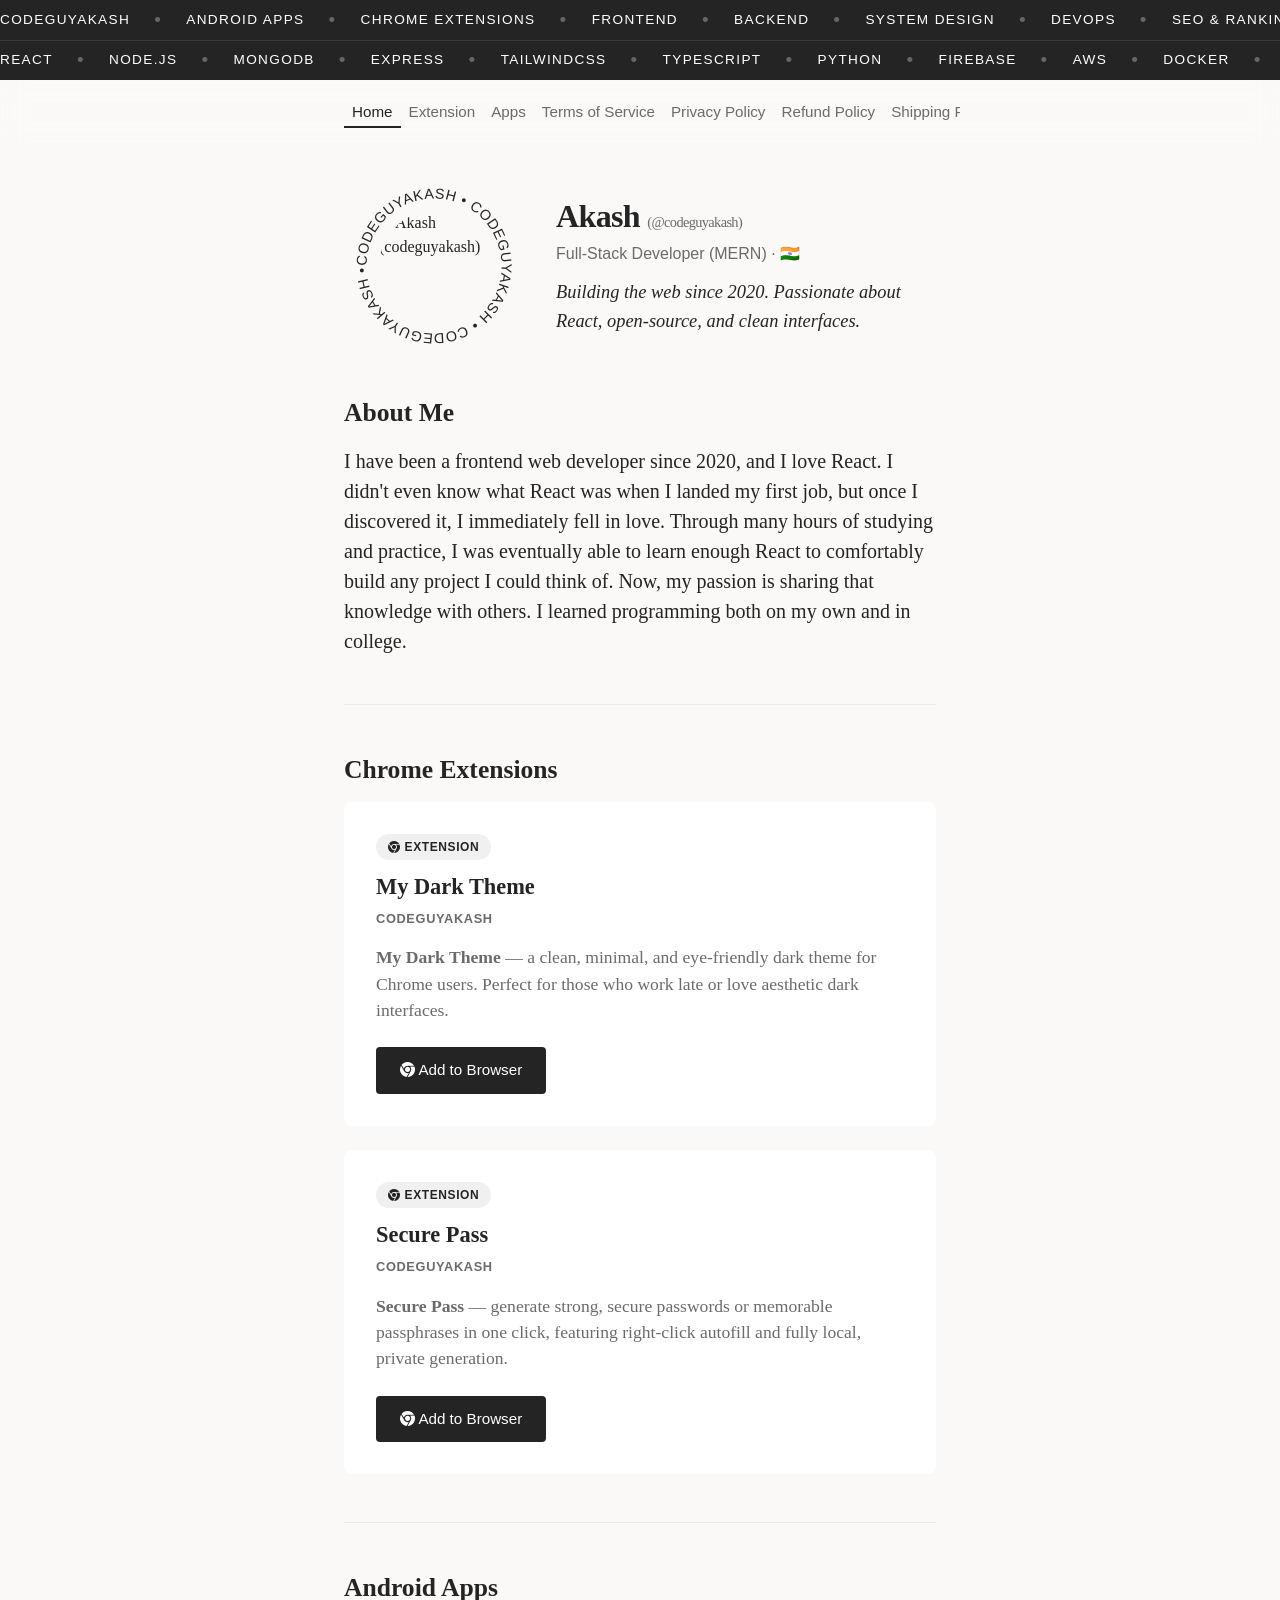
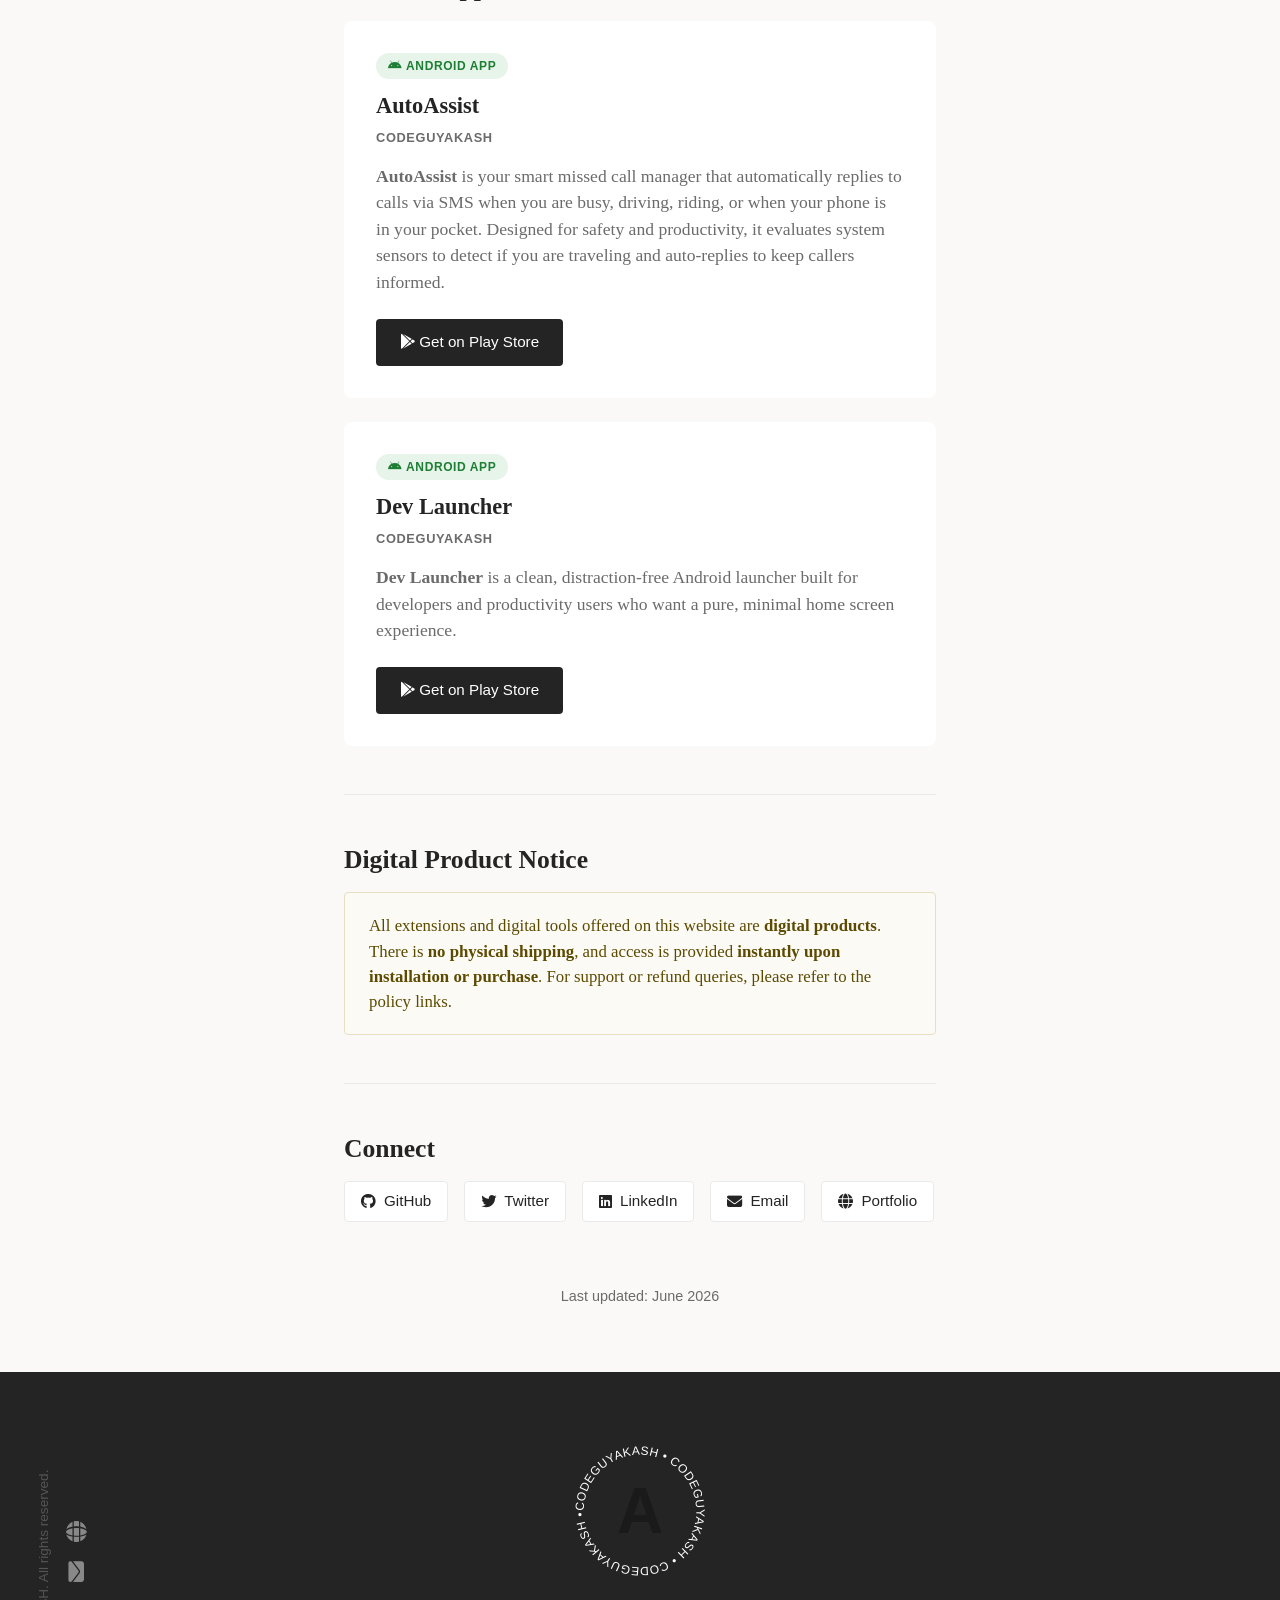
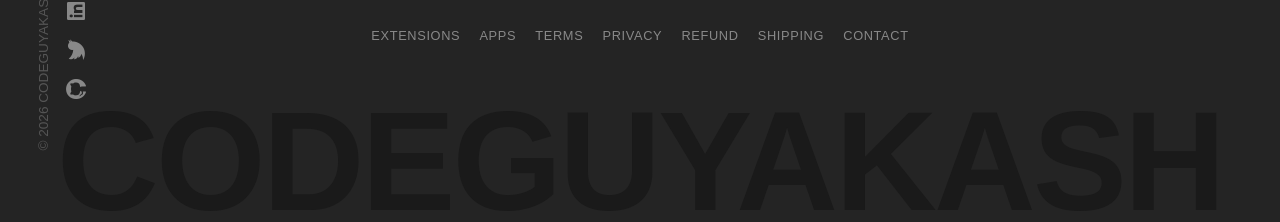
==== index.html @ 50d0cca0 "feat: implement full-screen mobile navigation menu with scroll locking" ====
<!doctype html>
<html lang="en">
  <head>
    <meta charset="UTF-8" />
    <meta name="viewport" content="width=device-width, initial-scale=1.0" />
    <title>
      Akash (codeguyakash) — Full-Stack Developer | MERN Stack | Delhi, India
    </title>
    <meta
      name="description"
      content="Akash (@codeguyakash) is a Full-Stack Developer specializing in React, Node.js, and MERN stack. Based in Delhi, India. Creator of My Dark Theme and Secure Pass Chrome extensions."
    />
    <meta
      name="keywords"
      content="HTML, CSS, JavaScript, React, MongoDB, Node, Express, Akash, Angular, GitHub, Tailwind CSS, codeguyakash, nextjs, vite, docker, full stack developer delhi"
    />
    <meta name="author" content="Akash (codeguyakash)" />
    <meta
      name="robots"
      content="index, follow, max-snippet:-1, max-image-preview:large, max-video-preview:-1"
    />
    <link rel="canonical" href="https://codeguyakash.github.io/" />

    <!-- Open Graph -->
    <meta property="og:type" content="profile" />
    <meta
      property="og:title"
      content="Akash (codeguyakash) — Full-Stack Developer"
    />
    <meta
      property="og:description"
      content="Full-Stack Developer specializing in React & MERN Stack. Creator of Chrome extensions. Based in Delhi, India."
    />
    <meta
      property="og:image"
      content="https://avatars.githubusercontent.com/u/80571893?v=4"
    />
    <meta property="og:url" content="https://codeguyakash.github.io/" />
    <meta property="og:site_name" content="codeguyakash" />
    <meta property="profile:username" content="codeguyakash" />

    <!-- Twitter Card -->
    <meta name="twitter:card" content="summary" />
    <meta name="twitter:site" content="@codeguyakash" />
    <meta name="twitter:creator" content="@codeguyakash" />
    <meta
      name="twitter:title"
      content="Akash (codeguyakash) — Full-Stack Developer"
    />
    <meta
      name="twitter:description"
      content="Full-Stack Developer specializing in React & MERN Stack. Creator of Chrome extensions."
    />
    <meta
      name="twitter:image"
      content="https://avatars.githubusercontent.com/u/80571893?v=4"
    />

    <meta name="google-adsense-account" content="ca-pub-4355032471089861" />
    <meta
      name="google-site-verification"
      content="1C6-SD02qGxG6xaEU7yoPjmUkz_9LtmdcfCzqKXHa4c"
    />
    <link rel="stylesheet" href="/styles/w3-style.css?v=1.18" />
    <link rel="shortcut icon" href="public/favicon.ico" type="image/x-icon" />
    <link
      rel="stylesheet"
      href="https://cdnjs.cloudflare.com/ajax/libs/font-awesome/6.5.1/css/all.min.css"
      crossorigin="anonymous"
      referrerpolicy="no-referrer"
    />
    <!-- Service Worker for offline routing and custom 404 handler -->
    <script src="/utils/sw-register.js" defer></script>

    <!-- Google Tag Manager -->
    <script>
      (function (w, d, s, l, i) {
        w[l] = w[l] || [];
        w[l].push({ "gtm.start": new Date().getTime(), event: "gtm.js" });
        var f = d.getElementsByTagName(s)[0],
          j = d.createElement(s),
          dl = l != "dataLayer" ? "&l=" + l : "";
        j.async = true;
        j.src = "https://www.googletagmanager.com/gtm.js?id=" + i + dl;
        f.parentNode.insertBefore(j, f);
      })(window, document, "script", "dataLayer", "GTM-5PQXP364");
    </script>

    <!-- GEO + AEO: Structured Data -->
    <script type="application/ld+json">
      [
        {
          "@context": "https://schema.org",
          "@type": "WebSite",
          "name": "codeguyakash",
          "url": "https://codeguyakash.github.io/",
          "description": "Personal site of Akash, a Full-Stack Developer based in Delhi, India."
        },
        {
          "@context": "https://schema.org",
          "@type": "Person",
          "name": "Akash",
          "alternateName": "codeguyakash",
          "url": "https://codeguyakash.github.io/",
          "image": "https://avatars.githubusercontent.com/u/80571893?v=4",
          "jobTitle": "Full Stack Developer",
          "worksFor": { "@type": "Organization", "name": "Self-employed" },
          "address": {
            "@type": "PostalAddress",
            "addressLocality": "Delhi",
            "addressCountry": "IN"
          },
          "email": "to@codeguyakash.in",
          "sameAs": [
            "https://twitter.com/codeguyakash",
            "https://www.linkedin.com/in/codeguyakash/",
            "https://github.com/codeguyakash",
            "https://codeguyakash.in"
          ],
          "knowsAbout": [
            "React",
            "Node.js",
            "MongoDB",
            "Express",
            "JavaScript",
            "Chrome Extensions",
            "MERN Stack"
          ]
        },
        {
          "@context": "https://schema.org",
          "@type": "BreadcrumbList",
          "itemListElement": [
            {
              "@type": "ListItem",
              "position": 1,
              "name": "Home",
              "item": "https://codeguyakash.github.io/"
            }
          ]
        },
        {
          "@context": "https://schema.org",
          "@type": "FAQPage",
          "mainEntity": [
            {
              "@type": "Question",
              "name": "Who is codeguyakash?",
              "acceptedAnswer": {
                "@type": "Answer",
                "text": "Akash (@codeguyakash) is a Full-Stack Developer based in Delhi, India, specializing in React, Node.js, and the MERN stack since 2020. He also builds Chrome extensions like My Dark Theme and Secure Pass."
              }
            },
            {
              "@type": "Question",
              "name": "What Chrome extensions has Akash built?",
              "acceptedAnswer": {
                "@type": "Answer",
                "text": "Akash has built two Chrome extensions: My Dark Theme — a minimal dark theme for Chrome — and Secure Pass — a strong password generator with right-click autofill."
              }
            },
            {
              "@type": "Question",
              "name": "How can I contact codeguyakash?",
              "acceptedAnswer": {
                "@type": "Answer",
                "text": "You can reach Akash via email at to@codeguyakash.in, on GitHub at github.com/codeguyakash, or on LinkedIn at linkedin.com/in/codeguyakash."
              }
            }
          ]
        },
        {
          "@context": "https://schema.org",
          "@type": "WebPage",
          "name": "Akash (codeguyakash) — Full-Stack Developer",
          "url": "https://codeguyakash.github.io/",
          "description": "Personal homepage of Akash, a Full-Stack Developer from Delhi, India.",
          "speakable": {
            "@type": "SpeakableSpecification",
            "cssSelector": ["#profile-card", "#about"]
          }
        }
      ]
    </script>

    <script
      async
      src="https://pagead2.googlesyndication.com/pagead/js/adsbygoogle.js?client=ca-pub-4355032471089861"
      crossorigin="anonymous"
    ></script>
    <script src="/utils/top-banner.js?v=4" defer></script>
    <script src="/utils/site-footer.js?v=10" defer></script>
  </head>
  <body>
    <!-- GTM noscript -->
    <noscript
      ><iframe
        src="https://www.googletagmanager.com/ns.html?id=GTM-5PQXP364"
        height="0"
        width="0"
        style="display: none; visibility: hidden"
      ></iframe
    ></noscript>

    <top-banner></top-banner>

    <!-- Header -->
    <header class="site-header">
      <div class="site-header-inner">
        <a href="/" class="site-logo" id="site-logo">
          <img
            src="https://avatars.githubusercontent.com/u/80571893"
            alt="Akash avatar"
            class="site-logo-avatar"
          />
          <div>
            <div class="site-logo-name">Akash</div>
            <div class="site-logo-handle">@codeguyakash</div>
          </div>
        </a>
      </div>
    </header>

    <!-- Nav -->
    <nav class="site-nav" aria-label="Main navigation">
      <div class="nav-toggle-wrapper">
        <span class="nav-brand">Menu</span>
        <button class="nav-toggle" aria-label="Toggle navigation" aria-expanded="false">
          <i class="fa-solid fa-bars"></i>
        </button>
      </div>
      <div class="site-nav-inner">
        <a href="/" class="active" id="nav-home">Home</a>
        <a href="/extension.html" id="nav-extensions">Extension</a>
        <a href="/app.html" id="nav-apps">Apps</a>
        <a href="/terms.html" id="nav-terms">Terms of Service</a>
        <a href="/privacy.html" id="nav-privacy">Privacy Policy</a>
        <a href="/refund_policy.html" id="nav-refund">Refund Policy</a>
        <a href="/shipping_policy.html" id="nav-shipping">Shipping Policy</a>
        <a href="/contact.html" id="nav-contact">Contact</a>
      </div>
    </nav>

    <!-- Body -->
    <div class="site-body">
      <!-- Main -->
      <main class="main-content" id="main-content">
        <!-- Profile Card -->
        <div class="profile-card" id="profile-card">
          <div class="avatar-wrapper">
            <svg class="avatar-text-circle" viewBox="0 0 200 200">
              <path
                id="circlePath"
                d="M 100, 100 m -75, 0 a 75,75 0 1,1 150,0 a 75,75 0 1,1 -150,0"
                fill="transparent"
              />
              <text>
                <textPath
                  href="#circlePath"
                  startOffset="0%"
                  fill="currentColor"
                  textLength="471"
                  lengthAdjust="spacing"
                >
                  CODEGUYAKASH • CODEGUYAKASH • CODEGUYAKASH •
                </textPath>
              </text>
            </svg>
            <img
              src="https://avatars.githubusercontent.com/u/80571893"
              alt="Akash (codeguyakash)"
              class="profile-avatar"
            />
          </div>
          <div class="profile-info">
            <h1>
              Akash
              <span
                style="
                  font-size: 0.9rem;
                  font-weight: 400;
                  color: var(--color-muted);
                "
                >(@codeguyakash)</span
              >
            </h1>
            <span class="handle">Full-Stack Developer (MERN) · 🇮🇳</span>
            <p class="tagline">
              Building the web since 2020. Passionate about React, open-source,
              and clean interfaces.
            </p>
          </div>
        </div>

        <!-- About -->
        <section id="about">
          <h2>About Me</h2>
          <p>
            I have been a frontend web developer since 2020, and I love React. I
            didn't even know what React was when I landed my first job, but once
            I discovered it, I immediately fell in love. Through many hours of
            studying and practice, I was eventually able to learn enough React
            to comfortably build any project I could think of. Now, my passion
            is sharing that knowledge with others. I learned programming both on
            my own and in college.
          </p>
        </section>

        <hr />

        <!-- Chrome Extensions -->
        <section id="extensions">
          <h2>Chrome Extensions</h2>

          <div class="product-card" id="product-dark-theme">
            <div class="product-card-header">
              <span class="product-badge"
                ><i class="fa-brands fa-chrome"></i> Extension</span
              >
            </div>
            <h3>
              <a
                href="https://chromewebstore.google.com/detail/my-dark-theme/chejinoklfdlokcdipnnccafebjekfdh"
                target="_blank"
                rel="noopener"
                >My Dark Theme</a
              >
            </h3>
            <div class="product-publisher">CODEGUYAKASH</div>
            <p>
              <strong>My Dark Theme</strong> — a clean, minimal, and
              eye-friendly dark theme for Chrome users. Perfect for those who
              work late or love aesthetic dark interfaces.
            </p>
            <a
              href="https://chromewebstore.google.com/detail/my-dark-theme/chejinoklfdlokcdipnnccafebjekfdh"
              class="btn"
              target="_blank"
              rel="noopener"
              id="btn-dark-theme"
              ><i class="fa-brands fa-chrome"></i> Add to Browser</a
            >
          </div>

          <div class="product-card" id="product-secure-pass">
            <div class="product-card-header">
              <span class="product-badge"
                ><i class="fa-brands fa-chrome"></i> Extension</span
              >
            </div>
            <h3>
              <a
                href="https://chromewebstore.google.com/detail/secure-pass/ngfjlnlliapgjpcldjgblbmakhijgnhi"
                target="_blank"
                rel="noopener"
                >Secure Pass</a
              >
            </h3>
            <div class="product-publisher">CODEGUYAKASH</div>
            <p>
              <strong>Secure Pass</strong> — generate strong, secure passwords
              or memorable passphrases in one click, featuring right-click
              autofill and fully local, private generation.
            </p>
            <a
              href="https://chromewebstore.google.com/detail/secure-pass/ngfjlnlliapgjpcldjgblbmakhijgnhi"
              class="btn"
              target="_blank"
              rel="noopener"
              id="btn-secure-pass"
              ><i class="fa-brands fa-chrome"></i> Add to Browser</a
            >
          </div>

          <!-- Since there are only 2 extensions, they are both shown. If 3 or more extensions exist in the future, uncomment this link:
          <p style="margin-top: 1rem">
            <a href="/extension.html" id="link-all-extensions"
              >View all Chrome extensions &rarr;</a
            >
          </p>
          -->
        </section>

        <hr />

        <!-- Android Apps -->
        <section id="apps">
          <h2>Android Apps</h2>

          <div class="product-card" id="product-assist">
            <div class="product-card-header">
              <span class="product-badge product-badge-android"
                ><i class="fa-brands fa-android"></i> Android App</span
              >
            </div>
            <h3>
              <a
                href="https://play.google.com/store/apps/details?id=app.codeguyakash.assist"
                target="_blank"
                rel="noopener"
                >AutoAssist</a
              >
            </h3>
            <div class="product-publisher">CODEGUYAKASH</div>
            <p>
              <strong>AutoAssist</strong> is your smart missed call manager that
              automatically replies to calls via SMS when you are busy, driving,
              riding, or when your phone is in your pocket. Designed for safety
              and productivity, it evaluates system sensors to detect if you are
              traveling and auto-replies to keep callers informed.
            </p>
            <a
              href="https://play.google.com/store/apps/details?id=app.codeguyakash.assist"
              class="btn"
              target="_blank"
              rel="noopener"
              id="btn-assist-home"
              ><i class="fa-brands fa-google-play"></i> Get on Play Store</a
            >
          </div>

          <div class="product-card" id="product-launcher">
            <div class="product-card-header">
              <span class="product-badge product-badge-android"
                ><i class="fa-brands fa-android"></i> Android App</span
              >
            </div>
            <h3>
              <a
                href="https://play.google.com/store/apps/details?id=app.codeguyakash.launcher"
                target="_blank"
                rel="noopener"
                >Dev Launcher</a
              >
            </h3>
            <div class="product-publisher">CODEGUYAKASH</div>
            <p>
              <strong>Dev Launcher</strong> is a clean, distraction-free Android
              launcher built for developers and productivity users who want a
              pure, minimal home screen experience.
            </p>
            <a
              href="https://play.google.com/store/apps/details?id=app.codeguyakash.launcher"
              class="btn"
              target="_blank"
              rel="noopener"
              id="btn-launcher-home"
              ><i class="fa-brands fa-google-play"></i> Get on Play Store</a
            >
          </div>

          <!-- Since there are only 2 apps, they are both shown. If 3 or more apps exist in the future, uncomment this link:
          <p style="margin-top:1rem;">
            <a href="/app.html" id="link-all-apps">View all Android apps &rarr;</a>
          </p>
          -->
        </section>

        <hr />

        <!-- Digital Product Notice -->
        <section id="digital-notice">
          <h2>Digital Product Notice</h2>
          <div class="notice">
            All extensions and digital tools offered on this website are
            <strong>digital products</strong>. There is
            <strong>no physical shipping</strong>, and access is provided
            <strong>instantly upon installation or purchase</strong>. For
            support or refund queries, please refer to the policy links.
          </div>
        </section>

        <hr />

        <!-- Social Links -->
        <section id="connect">
          <h2>Connect</h2>
          <div class="social-links">
            <a
              href="https://github.com/codeguyakash"
              target="_blank"
              rel="noopener"
              id="link-github"
            >
              <i class="fa-brands fa-github"></i> GitHub
            </a>
            <a
              href="https://twitter.com/codeguyakash"
              target="_blank"
              rel="noopener"
              id="link-twitter"
            >
              <i class="fa-brands fa-twitter"></i> Twitter
            </a>
            <a
              href="https://www.linkedin.com/in/codeguyakash/"
              target="_blank"
              rel="noopener"
              id="link-linkedin"
            >
              <i class="fa-brands fa-linkedin"></i> LinkedIn
            </a>
            <a href="mailto:to@codeguyakash.in" id="link-email">
              <i class="fa-solid fa-envelope"></i> Email
            </a>
            <a
              href="https://codeguyakash.in"
              target="_blank"
              rel="noopener"
              id="link-portfolio"
            >
              <i class="fa-solid fa-globe"></i> Portfolio
            </a>
          </div>
        </section>

        <p class="last-updated" id="last-updated">Last updated: June 2026</p>
      </main>
    </div>

    <site-footer></site-footer>
  </body>
</html>
---- styles/w3-style.css ----
/* ============================================================
   Professional Editorial Stylesheet
   codeguyakash.github.io
   ============================================================ */

/* ── Reset & Base ─────────────────────────────────────────── */
*,
*::before,
*::after {
  box-sizing: border-box;
  margin: 0;
  padding: 0;
}

:root {
  --color-bg: #faf9f7; /* Soft editorial off-white */
  --color-surface: #ffffff;
  --color-border: #eaeaea;
  --color-accent: #242424; /* Professional dark gray */
  --color-text: #242424; /* As requested */
  --color-muted: #6b6b6b;
  --color-link: #242424;
  --color-link-hover: #000000;
  --color-rule: #e0e0e0;

  --font-serif:
    "source-serif-pro", Georgia, Cambria, "Times New Roman", Times, serif;
  --font-sans:
    -apple-system, BlinkMacSystemFont, "Segoe UI", Roboto, Helvetica, Arial,
    sans-serif;

  --radius-sm: 4px;
  --radius-md: 8px;

  --max-width: 50%;
}

html {
  font-size: 100%; /* 16px base, but we will size up in body */
  scroll-behavior: smooth;
  -webkit-text-size-adjust: 100%;
}

body {
  font-family: var(--font-serif);
  background-color: var(--color-bg);
  color: var(--color-text);
  line-height: 1.5;
  min-height: 100vh;
  display: flex;
  flex-direction: column;
  -webkit-font-smoothing: antialiased;
  -moz-osx-font-smoothing: grayscale;
}

top-banner {
  display: contents;
}

.site-banner {
  background-color: var(--color-text);
  color: #fff;
  padding: 0;
  height: 2.5rem;
  font-size: 0.85rem;
  letter-spacing: 0.1em;
  flex-shrink: 0;
  font-family: var(--font-sans);
  position: sticky;
  top: 0;
  z-index: 51;
  overflow: hidden;
  display: flex;
  align-items: center;
}

.marquee-container {
  display: flex;
  width: fit-content;
  animation: scroll-marquee 40s linear infinite;
}

.marquee-container.reverse {
  animation: scroll-marquee-reverse 40s linear infinite;
}

.marquee-container:hover {
  animation-play-state: paused;
}

.marquee-content {
  display: flex;
  gap: 1.5rem;
  align-items: center;
  padding-right: 1.5rem;
  white-space: nowrap;
}

.marquee-content span,
.marquee-content a {
  font-weight: 300;
  text-transform: uppercase;
}

.marquee-content .dot {
  color: #666;
  font-size: 1.2rem;
}

@keyframes scroll-marquee {
  0% {
    transform: translateX(0);
  }
  100% {
    transform: translateX(-50%);
  }
}

@keyframes scroll-marquee-reverse {
  0% {
    transform: translateX(-50%);
  }
  100% {
    transform: translateX(0);
  }
}

.site-banner.secondary {
  top: 2.5rem;
  z-index: 50;
  border-top: 1px solid rgba(255, 255, 255, 0.1);
}

/* ── Header ───────────────────────────────────────────────── */
.site-header {
  padding: 3rem 0 2rem 0;
  background-color: transparent;
  border-bottom: none;
  display: none;
}

.site-header-inner {
  max-width: var(--max-width);
  margin: 0 auto;
  display: flex;
  align-items: center;
  gap: 1.5rem;
  padding: 0 1.5rem;
}

.site-logo {
  display: flex;
  align-items: center;
  gap: 1rem;
  text-decoration: none;
}

.site-logo-avatar {
  width: 56px;
  height: 56px;
  border-radius: 50%;
  object-fit: cover;
  box-shadow: 0 2px 8px rgba(0, 0, 0, 0.08);
  border: none;
}

.site-logo-name {
  font-size: 1.5rem;
  font-weight: 700;
  color: var(--color-text);
  letter-spacing: -0.02em;
  line-height: 1.2;
}

.site-logo-handle {
  font-size: 0.9rem;
  color: var(--color-muted);
  font-family: var(--font-sans);
}

/* ── Nav ──────────────────────────────────────────────────── */
.site-nav {
  position: sticky;
  top: 5rem;
  z-index: 49;
  background: transparent;
  backdrop-filter: blur(12px);
  -webkit-backdrop-filter: blur(12px);
}

.nav-toggle-wrapper {
  display: none;
}

.nav-toggle {
  background: none;
  border: none;
  font-size: 1.5rem;
  color: var(--color-text);
  cursor: pointer;
  padding: 0.5rem;
}

.nav-brand {
  font-family: var(--font-sans);
  font-weight: 700;
  font-size: 1.2rem;
  color: var(--color-text);
}

.site-nav-inner {
  max-width: var(--max-width);
  margin: 0 auto;
  padding: 1rem 1.5rem;
  display: flex;
  gap: 0;
  overflow-x: auto;
  scrollbar-width: none;
}

.site-nav-inner::-webkit-scrollbar {
  display: none;
}

.site-nav a {
  display: block;
  padding: 0.3rem 0.5rem;
  font-size: 0.95rem;
  font-weight: 500;
  font-family: var(--font-sans);
  color: var(--color-muted);
  text-decoration: none;
  white-space: nowrap;
  position: relative;
  transition: color 0.3s ease;
}

.site-nav a::after {
  content: "";
  position: absolute;
  width: 0;
  height: 2px;
  bottom: 0;
  left: 0;
  background-color: var(--color-text);
  transition: width 0.3s ease;
}

.site-nav a:hover,
.site-nav a.active {
  color: var(--color-text);
}

.site-nav a:hover::after,
.site-nav a.active::after {
  width: 100%;
}

/* ── Layout ───────────────────────────────────────────────── */
.site-body {
  flex: 1;
  max-width: var(--max-width);
  margin: 0 auto;
  padding: 1rem 1.5rem 3rem 1.5rem;
  width: 100%;
}

/* ── Typography ───────────────────────────────────────────── */
h1,
h2,
h3,
h4,
h5,
h6 {
  color: var(--color-text);
  line-height: 1.3;
  font-weight: 600;
}

h1 {
  font-size: 2.2rem;
  letter-spacing: -0.02em;
  margin-bottom: 1.5rem;
  border-bottom: none;
}

h2 {
  font-size: 1.6rem;
  font-weight: 600;
  margin-top: 1.5rem;
  margin-bottom: 1rem;
  border-bottom: none;
}

h3 {
  font-size: 1.3rem;
  font-weight: 600;
  margin-top: 2rem;
  margin-bottom: 0.5rem;
}

p {
  margin-bottom: 1rem;
  color: var(--color-text);
  font-size: 20px; /* Requested size */
}

a {
  color: var(--color-link);
  text-decoration: underline;
  text-underline-offset: 4px;
  text-decoration-color: rgba(36, 36, 36, 0.3);
  transition: text-decoration-color 0.2s ease;
}

a:hover {
  color: var(--color-link-hover);
  text-decoration-color: rgba(36, 36, 36, 1);
}

ul,
ol {
  padding-left: 1.5rem;
  margin-bottom: 1rem;
  font-size: 20px;
}

li {
  margin-bottom: 0.5rem;
}

strong {
  font-weight: 600;
}

em {
  font-style: italic;
}

code {
  font-family: ui-monospace, SFMono-Regular, Menlo, Monaco, Consolas, monospace;
  font-size: 0.85em;
  background-color: var(--color-border);
  border-radius: var(--radius-sm);
  padding: 0.2em 0.4em;
  border: none;
}

hr {
  border: none;
  border-top: 1px solid var(--color-border);
  margin: 3rem 0;
}

/* ── Profile Card (index) ─────────────────────────────────── */
.profile-card {
  display: flex;
  align-items: center;
  gap: 2rem;
  padding: 1rem 0;
  margin-bottom: 0;
  background: transparent;
  border: none;
}

.avatar-wrapper {
  position: relative;
  display: inline-flex;
  align-items: center;
  justify-content: center;
  width: 180px;
  height: 180px;
  flex-shrink: 0;
}

.avatar-text-circle {
  position: absolute;
  top: 0;
  left: 0;
  width: 100%;
  height: 100%;
  animation: spin-circle 15s linear infinite;
}

.avatar-text-circle text {
  font-family: var(--font-sans);
  font-size: 16px;
  font-weight: 500;
  letter-spacing: 0.15em;
  fill: #f97316; /* vibrant orange matching screenshot */
}

@keyframes spin-circle {
  0% {
    transform: rotate(0deg);
  }
  100% {
    transform: rotate(360deg);
  }
}

.profile-avatar {
  width: 110px;
  height: 110px;
  border-radius: 50%;
  object-fit: cover;
  position: relative;
  z-index: 2;
  border: none;
}

.profile-info h1 {
  font-size: 2rem;
  margin-bottom: 0.25rem;
}

.profile-info .handle {
  font-size: 1rem;
  color: var(--color-muted);
  font-family: var(--font-sans);
  margin-bottom: 0.75rem;
  display: block;
}

.profile-info .tagline {
  font-size: 1.15rem;
  color: var(--color-text);
  font-style: italic;
  margin: 0;
  line-height: 1.6;
}

/* ── Product Section ──────────────────────────────────────── */
.product-card {
  border-radius: var(--radius-md);
  padding: 2rem;
  margin-bottom: 1.5rem;
  background: var(--color-surface);
  transition: transform 0.2s ease;
}

.product-card:hover {
  transform: translateY(-2px);
}

.product-card h2,
.product-card h3 {
  margin-top: 0;
  font-size: 1.4rem;
  color: var(--color-text);
}

.product-card h2 a,
.product-card h3 a {
  text-decoration: none;
}

.product-card h2 a:hover,
.product-card h3 a:hover {
  text-decoration: underline;
}

.product-card ul {
  font-size: 1.1rem;
  margin: 1rem 0 1rem 1.5rem;
}

.product-card p {
  font-size: 1.1rem;
  margin-bottom: 1.5rem;
  color: var(--color-muted);
}

.product-card-header {
  margin-bottom: 0.75rem;
}

.product-publisher {
  font-size: 0.8rem;
  color: var(--color-muted);
  font-weight: 600;
  text-transform: uppercase;
  letter-spacing: 0.05em;
  font-family: var(--font-sans);
  margin-bottom: 1rem;
}

.product-badge {
  display: inline-block;
  background: #f0f0f0;
  color: var(--color-text);
  font-size: 0.75rem;
  font-weight: 600;
  font-family: var(--font-sans);
  padding: 0.25rem 0.75rem;
  border-radius: 100px;
  text-transform: uppercase;
  letter-spacing: 0.05em;
}

.product-badge-android {
  background: #e6f4ea;
  color: #1e7e34;
}

/* ── Button ───────────────────────────────────────────────── */
.btn {
  display: inline-block;
  background-color: var(--color-accent);
  color: #fff !important;
  text-decoration: none !important;
  padding: 0.75rem 1.5rem;
  border-radius: var(--radius-sm);
  font-size: 0.95rem;
  font-weight: 500;
  font-family: var(--font-sans);
  transition:
    background 0.2s,
    transform 0.1s;
}

.btn:hover {
  background-color: #000;
  transform: scale(1.02);
}

.btn-outline {
  background-color: transparent !important;
  color: var(--color-accent) !important;
  border: 1px solid var(--color-accent);
}

.btn-outline:hover {
  background-color: rgba(0, 0, 0, 0.05) !important;
}

/* ── Notice Box ───────────────────────────────────────────── */
.notice {
  background-color: #fcfaf5;
  border: 1px solid #e8dec1;
  padding: 1.25rem 1.5rem;
  border-radius: var(--radius-sm);
  font-size: 1.05rem;
  margin-bottom: 1.5rem;
  color: #5c4a00;
}

/* ── Social Links ─────────────────────────────────────────── */
.social-links {
  display: flex;
  gap: 1rem;
  flex-wrap: wrap;
  margin-top: 1rem;
}

.social-links a {
  display: inline-flex;
  align-items: center;
  gap: 0.5rem;
  font-size: 0.95rem;
  font-family: var(--font-sans);
  color: var(--color-text);
  text-decoration: none;
  padding: 0.5rem 1rem;
  border: 1px solid var(--color-border);
  border-radius: var(--radius-sm);
  transition: all 0.2s ease;
  background: var(--color-surface);
}

.social-links a:hover {
  border-color: var(--color-text);
  background: var(--color-text);
  color: #fff;
}

/* ── Footer ───────────────────────────────────────────────── */
site-footer {
  display: block;
  width: 100%;
  margin-top: auto;
}

.site-footer {
  height: 50vh;
  min-height: 400px;
  background-color: var(--color-text);
  color: #fff;
  display: flex;
  flex-direction: column;
  justify-content: flex-end;
  overflow: hidden;
  position: relative;
  font-family: var(--font-sans);
}

.site-footer-inner {
  display: flex;
  flex-direction: column;
  justify-content: space-between;
  height: 100%;
  padding: 4rem 2rem 1.5rem 2rem;
  width: 100%;
}

.footer-top {
  display: flex;
  flex-direction: column;
  align-items: center;
  gap: 2.5rem;
  margin-top: auto;
  margin-bottom: 4rem;
  z-index: 2;
}

.footer-circle-wrapper {
  position: relative;
  width: 150px;
  height: 150px;
  margin: 0 auto;
}

.footer-circle-center-letter {
  position: absolute;
  top: 50%;
  left: 50%;
  transform: translate(-50%, -50%);
  font-size: 4rem; /* Increased from 3rem */
  font-weight: 900;
  color: #1a1a1a; /* Changed to match branding text */
  font-family: var(--font-sans);
}

.footer-text-circle {
  position: absolute;
  top: 0;
  left: 0;
  width: 100%;
  height: 100%;
  animation: spin-circle 15s linear infinite;
}

.footer-text-circle text {
  font-family: var(--font-sans);
  font-size: 16px;
  font-weight: 500;
  letter-spacing: 0.15em;
  fill: #f97316;
}

.footer-links-row {
  display: flex;
  gap: 1.2rem;
  flex-wrap: wrap;
  justify-content: center;
  font-size: 0.8rem;
  font-weight: 300;
  letter-spacing: 0.05em;
  text-transform: uppercase;
}

.footer-links-row a,
.footer-social-row a {
  color: #888;
  text-decoration: none;
  transition:
    color 0.3s ease,
    transform 0.3s ease;
  display: inline-block;
}

.footer-links-row a:hover,
.footer-social-row a:hover {
  color: #fff;
  transform: translateY(-2px);
}

.footer-left-sidebar {
  position: absolute;
  left: 3.8rem;
  bottom: 4rem;
  transform: rotate(-90deg);
  transform-origin: bottom left;
  display: flex;
  flex-direction: column;
  align-items: center;
  gap: 0.4rem;
  z-index: 10;
}

.footer-social-row {
  display: flex;
  gap: 1.2rem;
  font-size: 1.3rem;
}

.footer-bottom {
  text-align: center;
  position: relative;
  z-index: 1;
}

.footer-branding {
  font-size: 11vw;
  font-weight: 900;
  line-height: 0.75;
  margin: 0;
  letter-spacing: -0.02em;
  color: #1a1a1a;
  white-space: nowrap;
  user-select: none;
  pointer-events: none;
}

.footer-copyright {
  white-space: nowrap;
}

.footer-copyright span {
  color: #555;
  font-size: 0.85rem;
  font-family: var(--font-sans);
}

/* ── Last Updated Tag ─────────────────────────────────────── */
.last-updated {
  font-size: 0.9rem;
  color: var(--color-muted);
  margin-top: 4rem;
  font-family: var(--font-sans);
  text-align: center;
  border-top: none;
}

/* ── Responsive ───────────────────────────────────────────── */
@media (max-width: 768px) {
  :root {
    --max-width: 95%;
  }

  .nav-toggle-wrapper {
    display: flex;
    justify-content: space-between;
    align-items: center;
    padding: 1rem 1.5rem;
    max-width: var(--max-width);
    margin: 0 auto;
    width: 100%;
  }

  .site-nav-inner {
    display: none;
    flex-direction: column;
    padding: 0 1.5rem 1.5rem 1.5rem;
  }

  .site-nav-inner.open {
    display: flex;
  }

  .site-nav.menu-open {
    position: fixed;
    top: 0;
    left: 0;
    right: 0;
    bottom: 0;
    height: 100vh;
    width: 100vw;
    background: var(--color-bg);
    z-index: 9999;
    overflow-y: auto;
  }

  .site-nav a {
    padding: 0.8rem 0.5rem;
    font-size: 1.1rem;
    border-bottom: 1px solid rgba(0,0,0,0.05);
  }

  .site-nav a::after {
    display: none;
  }

  .profile-card {
    flex-direction: column;
    text-align: center;
    gap: 1.5rem;
    padding: 1rem 0;
  }

  .profile-avatar {
    width: 100px;
    height: 100px;
  }

  h1 {
    font-size: 1.8rem;
  }
  h2 {
    font-size: 1.4rem;
  }
  p {
    font-size: 18px;
  }

  .site-header {
    padding: 1.5rem 0 1rem 0;
  }
  .site-body {
    padding: 2rem 1.5rem;
  }

  .product-card {
    padding: 1.5rem;
  }
}
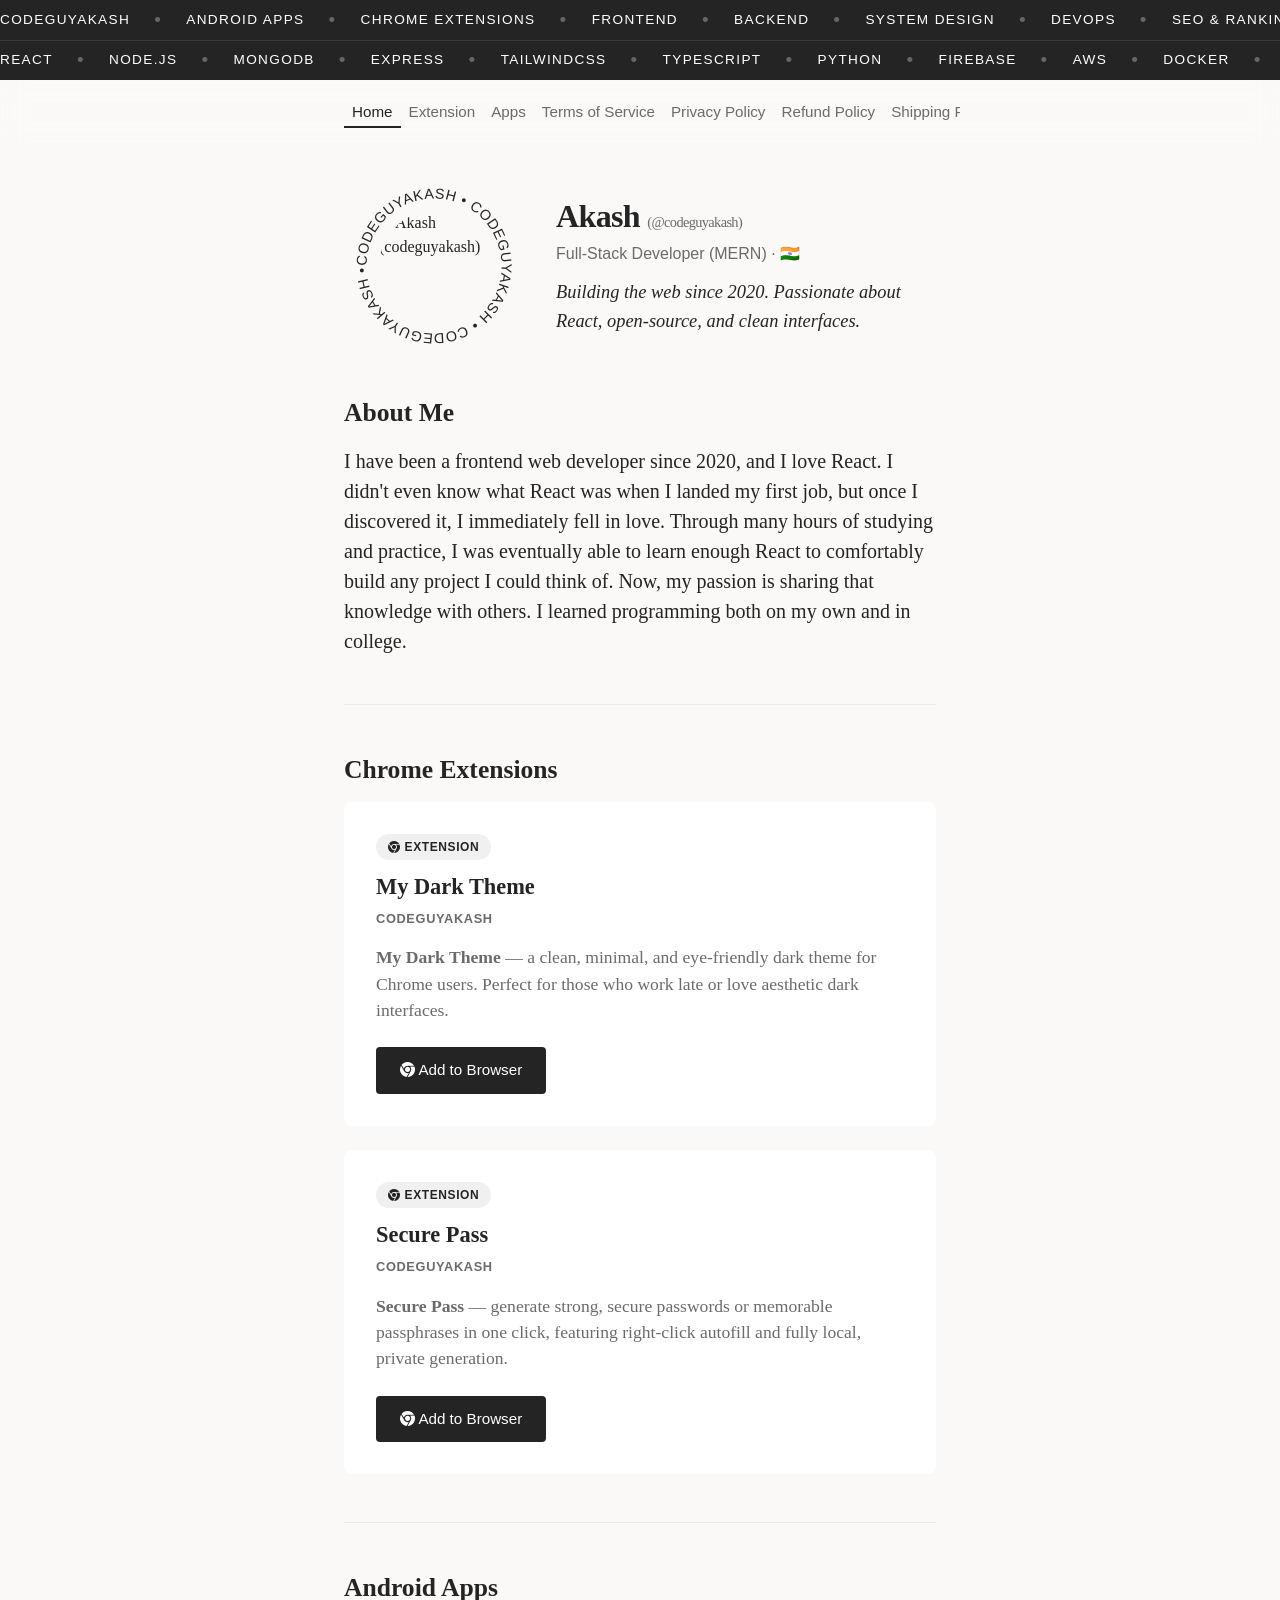
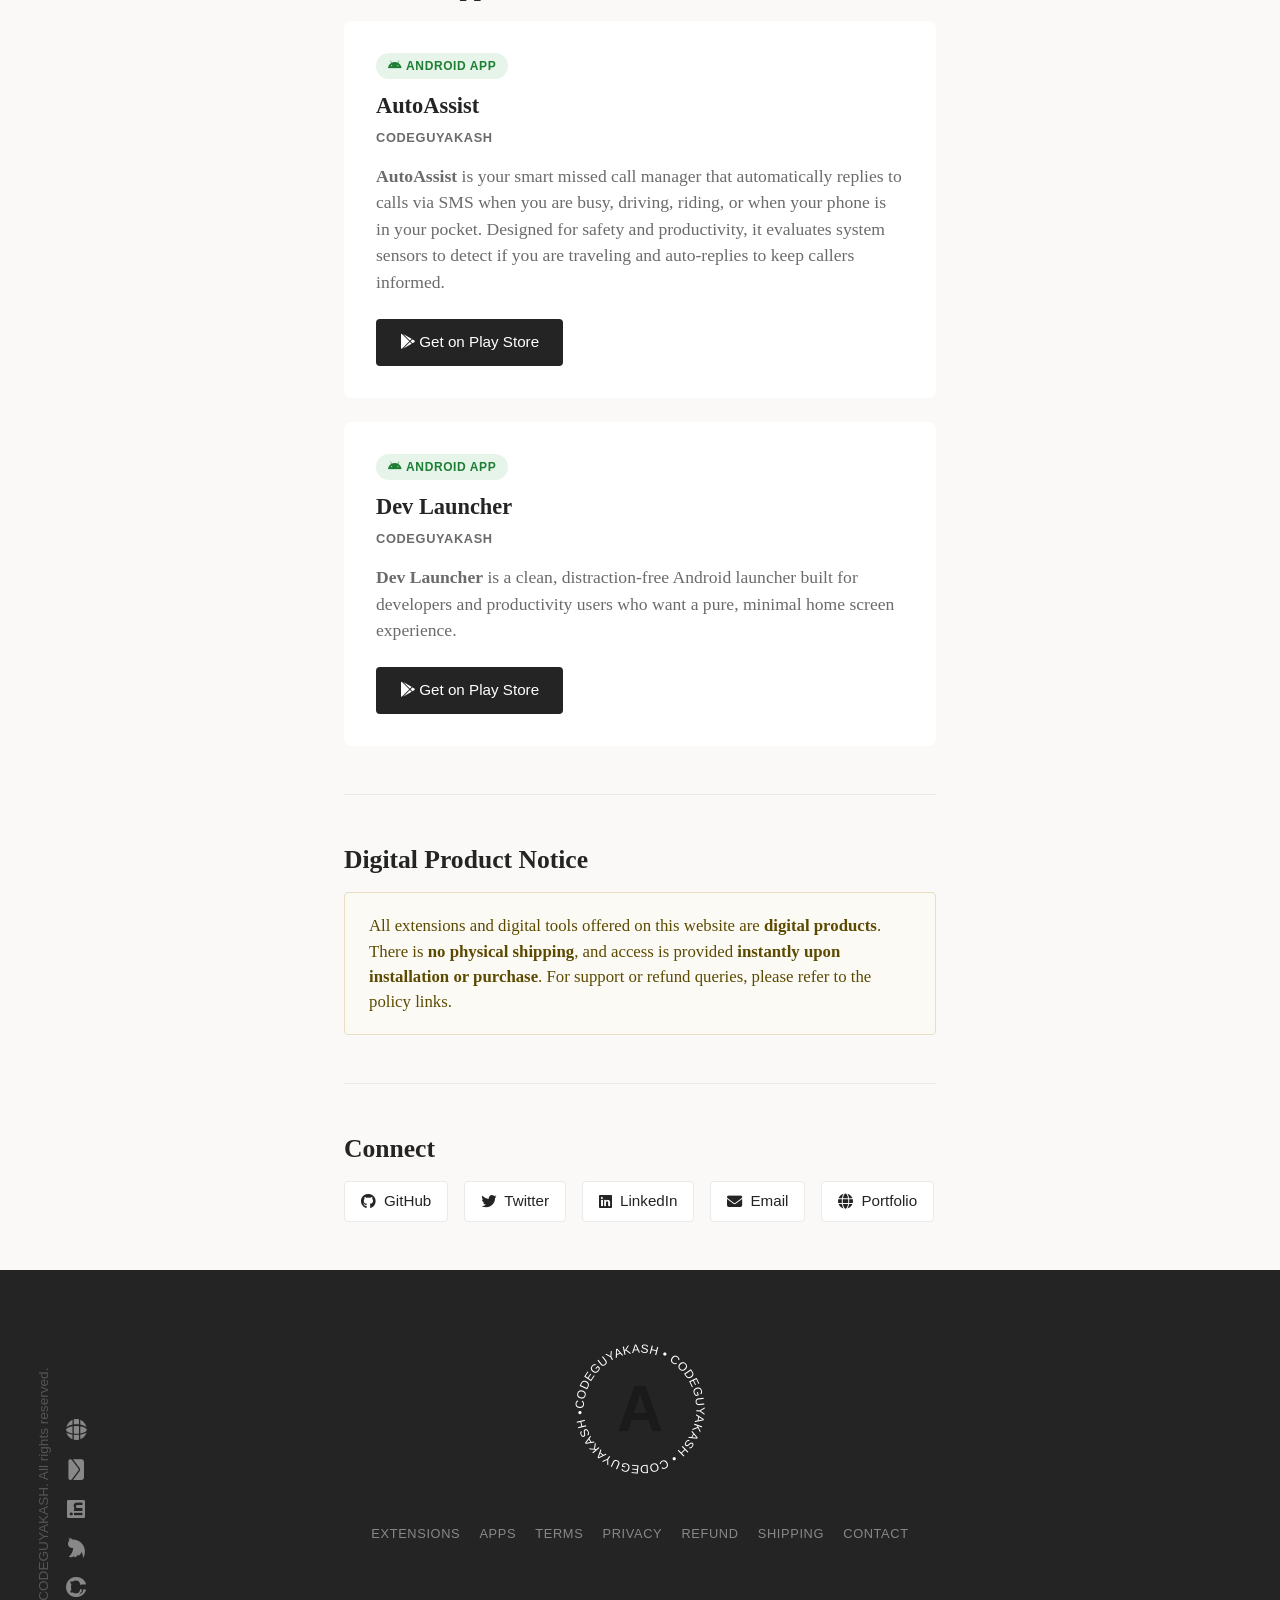
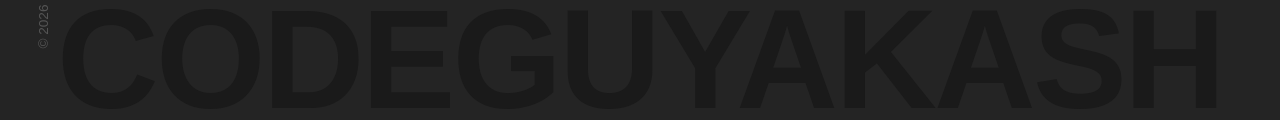
==== commit 9d969f29: "chore: remove outdated last updated date references from site pages and documentation" ====
--- a/index.html
+++ b/index.html
@@ -61,7 +61,7 @@
       name="google-site-verification"
       content="1C6-SD02qGxG6xaEU7yoPjmUkz_9LtmdcfCzqKXHa4c"
     />
-    <link rel="stylesheet" href="/styles/w3-style.css?v=1.18" />
+    <link rel="stylesheet" href="/styles/w3-style.css?v=1.20" />
     <link rel="shortcut icon" href="public/favicon.ico" type="image/x-icon" />
     <link
       rel="stylesheet"
@@ -225,7 +225,11 @@
     <nav class="site-nav" aria-label="Main navigation">
       <div class="nav-toggle-wrapper">
         <span class="nav-brand">Menu</span>
-        <button class="nav-toggle" aria-label="Toggle navigation" aria-expanded="false">
+        <button
+          class="nav-toggle"
+          aria-label="Toggle navigation"
+          aria-expanded="false"
+        >
           <i class="fa-solid fa-bars"></i>
         </button>
       </div>
@@ -284,7 +288,10 @@
                 >(@codeguyakash)</span
               >
             </h1>
-            <span class="handle">Full-Stack Developer (MERN) · 🇮🇳</span>
+            <span class="handle"
+              >Full-Stack Developer (MERN) ·
+              <span class="font-size:20px">🇮🇳</span></span
+            >
             <p class="tagline">
               Building the web since 2020. Passionate about React, open-source,
               and clean interfaces.
@@ -514,7 +521,6 @@
           </div>
         </section>
 
-        <p class="last-updated" id="last-updated">Last updated: June 2026</p>
       </main>
     </div>
 
--- a/styles/w3-style.css
+++ b/styles/w3-style.css
@@ -733,7 +733,7 @@
 }
 
 /* ── Responsive ───────────────────────────────────────────── */
-@media (max-width: 768px) {
+@media (max-width: 1024px) {
   :root {
     --max-width: 95%;
   }
@@ -759,15 +759,8 @@
   }
 
   .site-nav.menu-open {
-    position: fixed;
-    top: 0;
-    left: 0;
-    right: 0;
-    bottom: 0;
-    height: 100vh;
-    width: 100vw;
+    height: calc(100vh - 5rem);
     background: var(--color-bg);
-    z-index: 9999;
     overflow-y: auto;
   }
 
@@ -793,6 +786,24 @@
     height: 100px;
   }
 
+  .footer-left-sidebar {
+    position: static;
+    transform: none;
+    margin-top: 3rem;
+    margin-bottom: 1rem;
+    width: 100%;
+    align-items: center;
+    gap: 1.5rem;
+  }
+
+  .footer-social-row {
+    margin-bottom: 1rem;
+  }
+
+  .footer-top {
+    margin-bottom: 0;
+  }
+
   h1 {
     font-size: 1.8rem;
   }
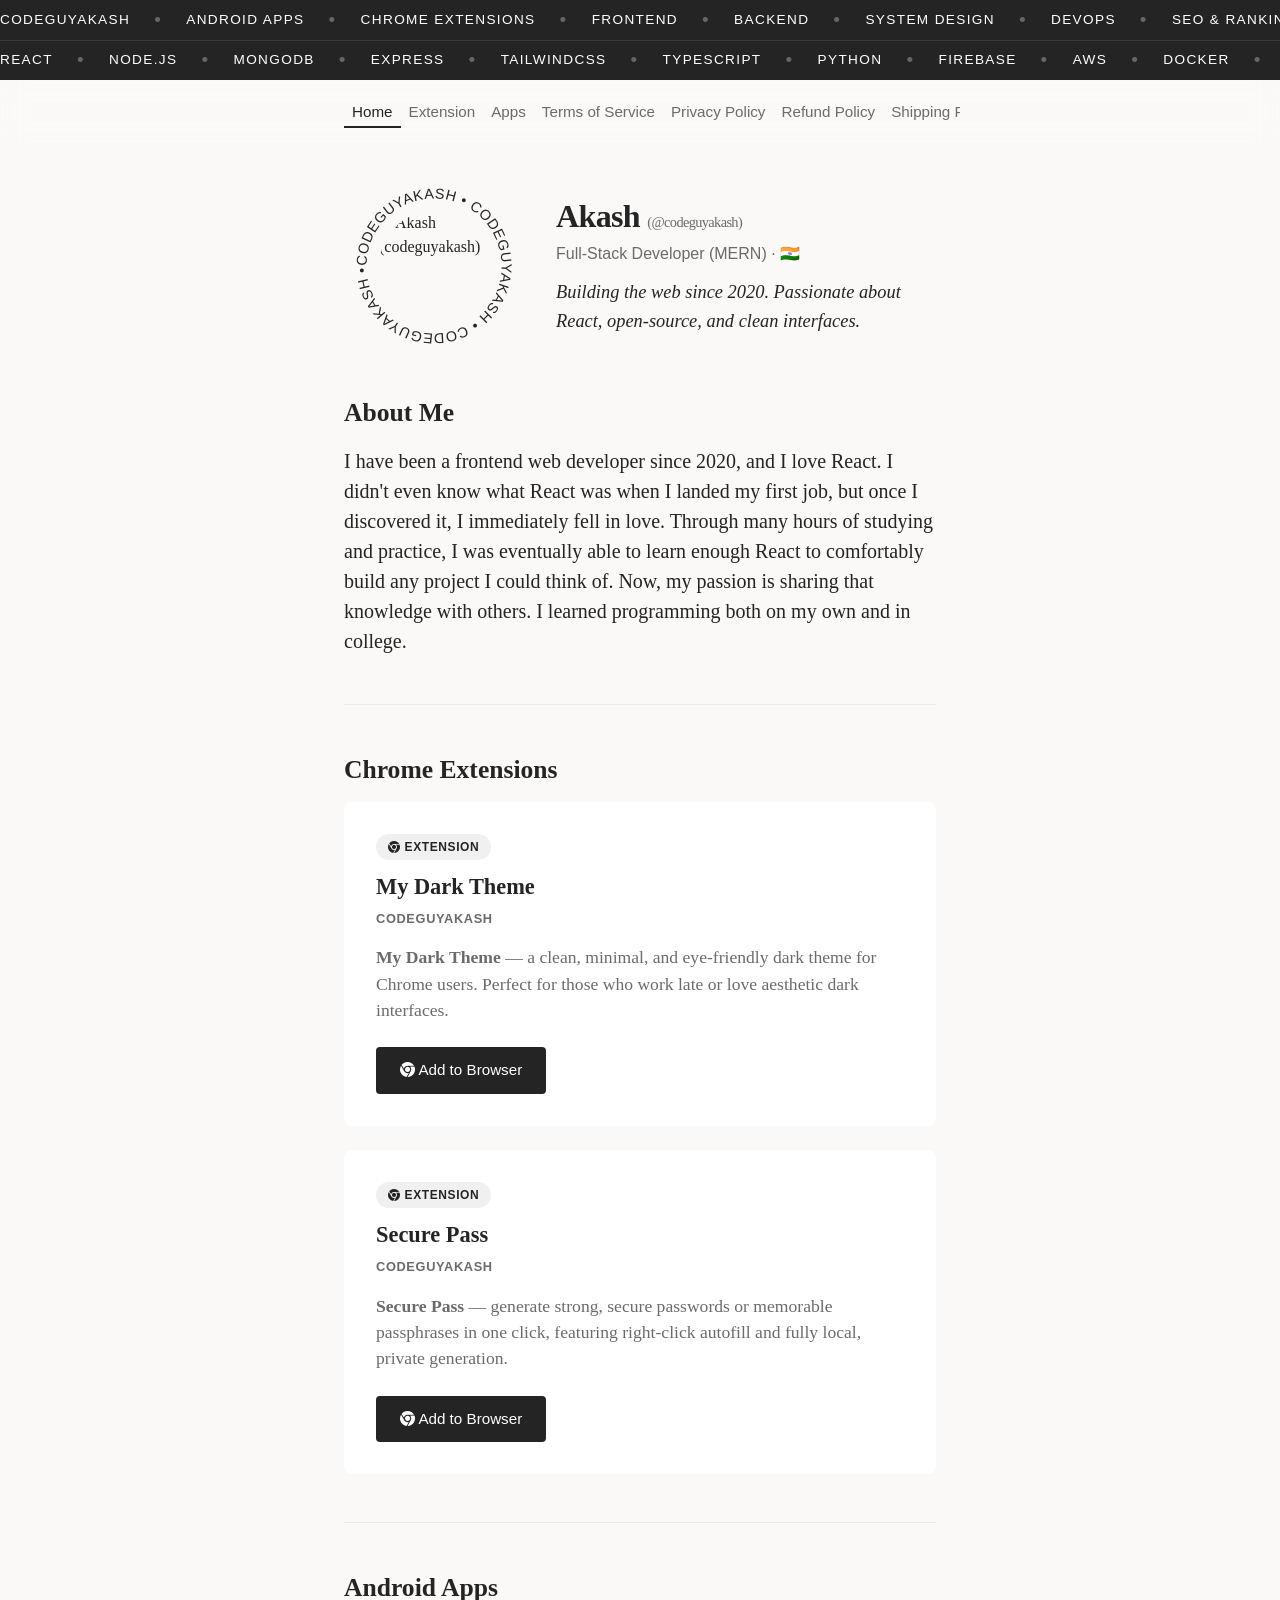
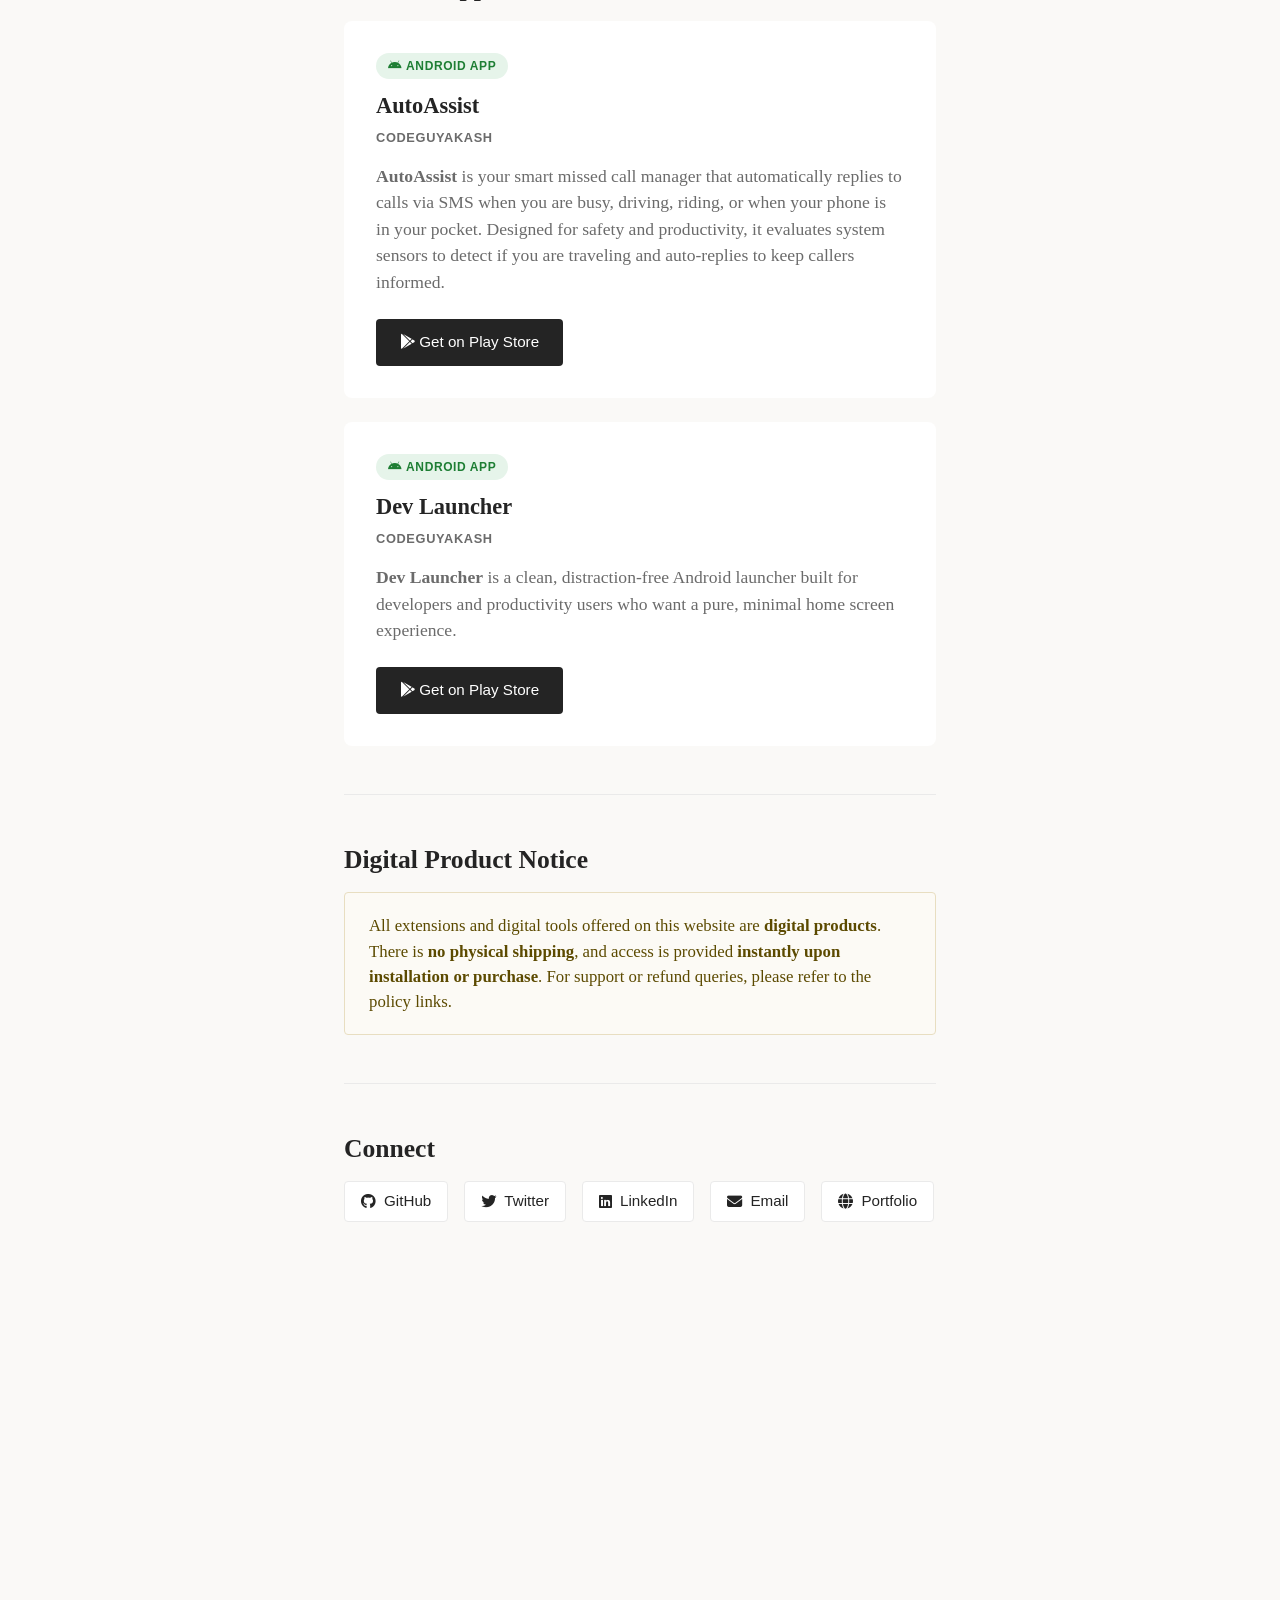
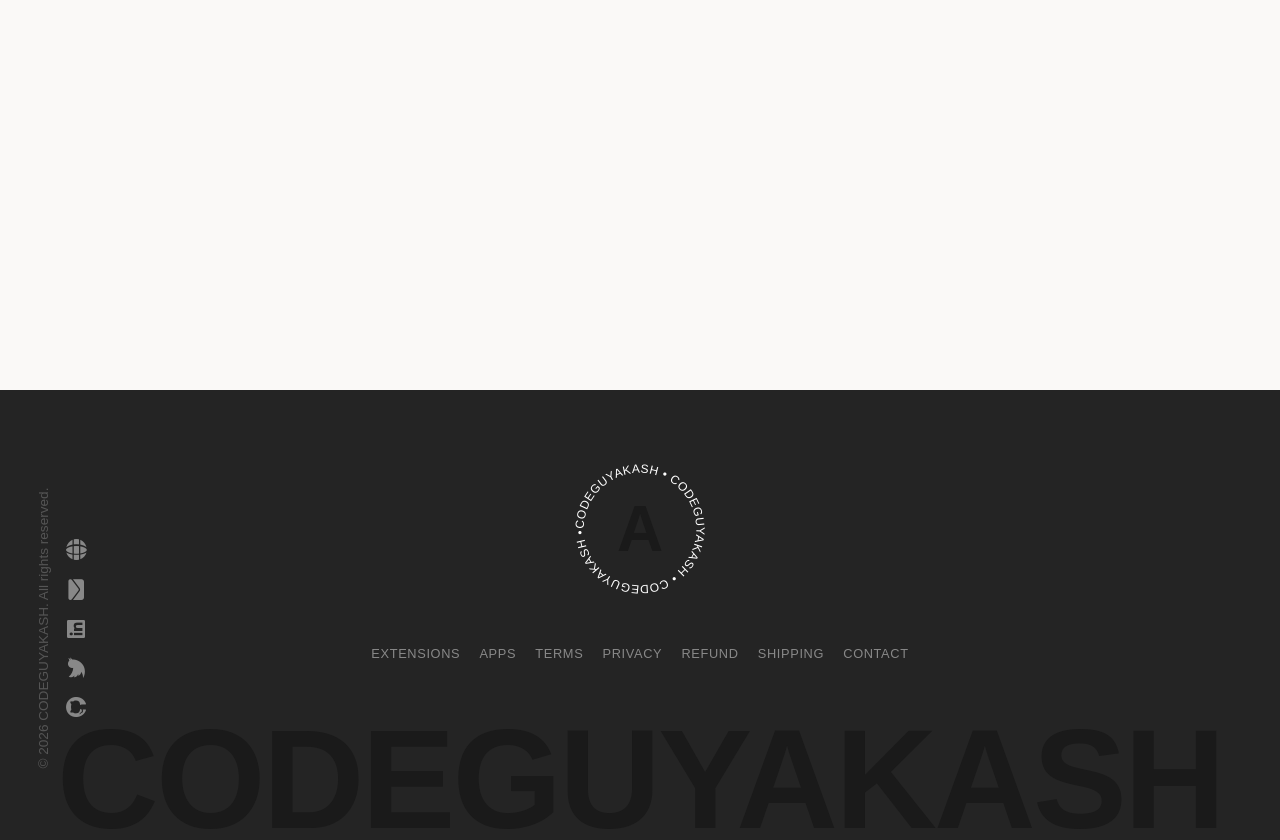
==== commit 265e1978: "added" ====
--- a/index.html
+++ b/index.html
@@ -71,6 +71,7 @@
     />
     <!-- Service Worker for offline routing and custom 404 handler -->
     <script src="/utils/sw-register.js" defer></script>
+    <script src="script.js"></script>
 
     <!-- Google Tag Manager -->
     <script>
@@ -520,10 +521,85 @@
             </a>
           </div>
         </section>
-
       </main>
     </div>
 
+    <div class="video-container">
+      <video autoplay muted loop playsinline preload="auto">
+        <source
+          src="https://assets.codeguyakash.in/AQMt1RjCo9wbENt99kWvMjaF-M9EsmvQuapnfvEPhg1LUX730XwImRiL0-yjSlHxUKMQJteP_lqUUBLe_3Z2wrEdSgoz2X9CFqxTVCU.mp4"
+          type="video/mp4"
+        />
+      </video>
+      <button id="muteBtn" class="mute-btn">
+        <img src="/utils/mute.svg" alt="mute" width="25" height="25" />
+      </button>
+    </div>
+
     <site-footer></site-footer>
+
+    <script>
+      (function () {
+        const videoContainer = document.querySelector(".video-container");
+        const video = videoContainer.querySelector("video");
+        const muteBtn = document.getElementById("muteBtn");
+
+        let rafId = null;
+        let targetX = 0;
+        let targetY = 0;
+        let currentX = 0;
+        let currentY = 0;
+        let isVisible = false;
+
+        // Smooth lerp animation
+        function lerp(a, b, t) {
+          return a + (b - a) * t;
+        }
+
+        function animateBtn() {
+          currentX = lerp(currentX, targetX, 0.18);
+          currentY = lerp(currentY, targetY, 0.18);
+          muteBtn.style.left = currentX + "px";
+          muteBtn.style.top = currentY + "px";
+
+          if (isVisible) {
+            rafId = requestAnimationFrame(animateBtn);
+          }
+        }
+
+        videoContainer.addEventListener("mousemove", function (e) {
+          targetX = e.clientX;
+          targetY = e.clientY;
+
+          if (!isVisible) {
+            // Snap to position on first show (no lag on appear)
+            currentX = targetX;
+            currentY = targetY;
+            muteBtn.style.left = currentX + "px";
+            muteBtn.style.top = currentY + "px";
+            isVisible = true;
+            muteBtn.classList.add("visible");
+            rafId = requestAnimationFrame(animateBtn);
+          }
+        });
+
+        videoContainer.addEventListener("mouseleave", function () {
+          isVisible = false;
+          muteBtn.classList.remove("visible");
+          if (rafId) {
+            cancelAnimationFrame(rafId);
+            rafId = null;
+          }
+        });
+
+        muteBtn.addEventListener("click", function (e) {
+          e.stopPropagation();
+          video.muted = !video.muted;
+          const img = muteBtn.querySelector("img");
+          img.src = video.muted ? "/utils/mute.svg" : "/utils/unmute.svg";
+          img.alt = video.muted ? "muted" : "unmuted";
+        });
+      })();
+    </script>
   </body>
 </html>
--- a/styles/w3-style.css
+++ b/styles/w3-style.css
@@ -545,6 +545,66 @@
   color: #5c4a00;
 }
 
+.video-container {
+  position: relative;
+  width: 100vw;
+  height: 80vh;
+  max-width: 100vw;
+  margin-left: calc(50% - 50vw);
+  margin-right: calc(50% - 50vw);
+  overflow: hidden;
+}
+
+.video-container video {
+  display: block;
+  width: 100%;
+  height: 100%;
+  object-fit: cover;
+}
+
+.mute-btn {
+  position: fixed;
+  z-index: 9999;
+  width: 40px;
+  height: 40px;
+  padding: 0px;
+  border: none;
+  border-radius: 999px;
+  cursor: pointer;
+  background: rgba(255, 255, 255, 0.92);
+  box-shadow:
+    0 4px 16px rgba(0, 0, 0, 0.22),
+    0 1px 4px rgba(0, 0, 0, 0.12);
+  backdrop-filter: blur(6px);
+  -webkit-backdrop-filter: blur(6px);
+  display: flex;
+  align-items: center;
+  justify-content: center;
+  pointer-events: none;
+  opacity: 0;
+  transform: translate(-50%, -50%) scale(0.7);
+  transition:
+    opacity 0.18s ease,
+    transform 0.18s ease;
+  will-change: left, top;
+}
+
+.mute-btn.visible {
+  opacity: 1;
+  pointer-events: auto;
+  transform: translate(-50%, -50%) scale(1);
+}
+
+.mute-btn:hover {
+  background: rgba(255, 255, 255, 1);
+  box-shadow: 0 6px 24px rgba(0, 0, 0, 0.28);
+  transform: translate(-50%, -50%) scale(1.1);
+}
+
+.mute-btn:active {
+  transform: translate(-50%, -50%) scale(0.95);
+}
+
 /* ── Social Links ─────────────────────────────────────────── */
 .social-links {
   display: flex;
@@ -767,7 +827,7 @@
   .site-nav a {
     padding: 0.8rem 0.5rem;
     font-size: 1.1rem;
-    border-bottom: 1px solid rgba(0,0,0,0.05);
+    border-bottom: 1px solid rgba(0, 0, 0, 0.05);
   }
 
   .site-nav a::after {
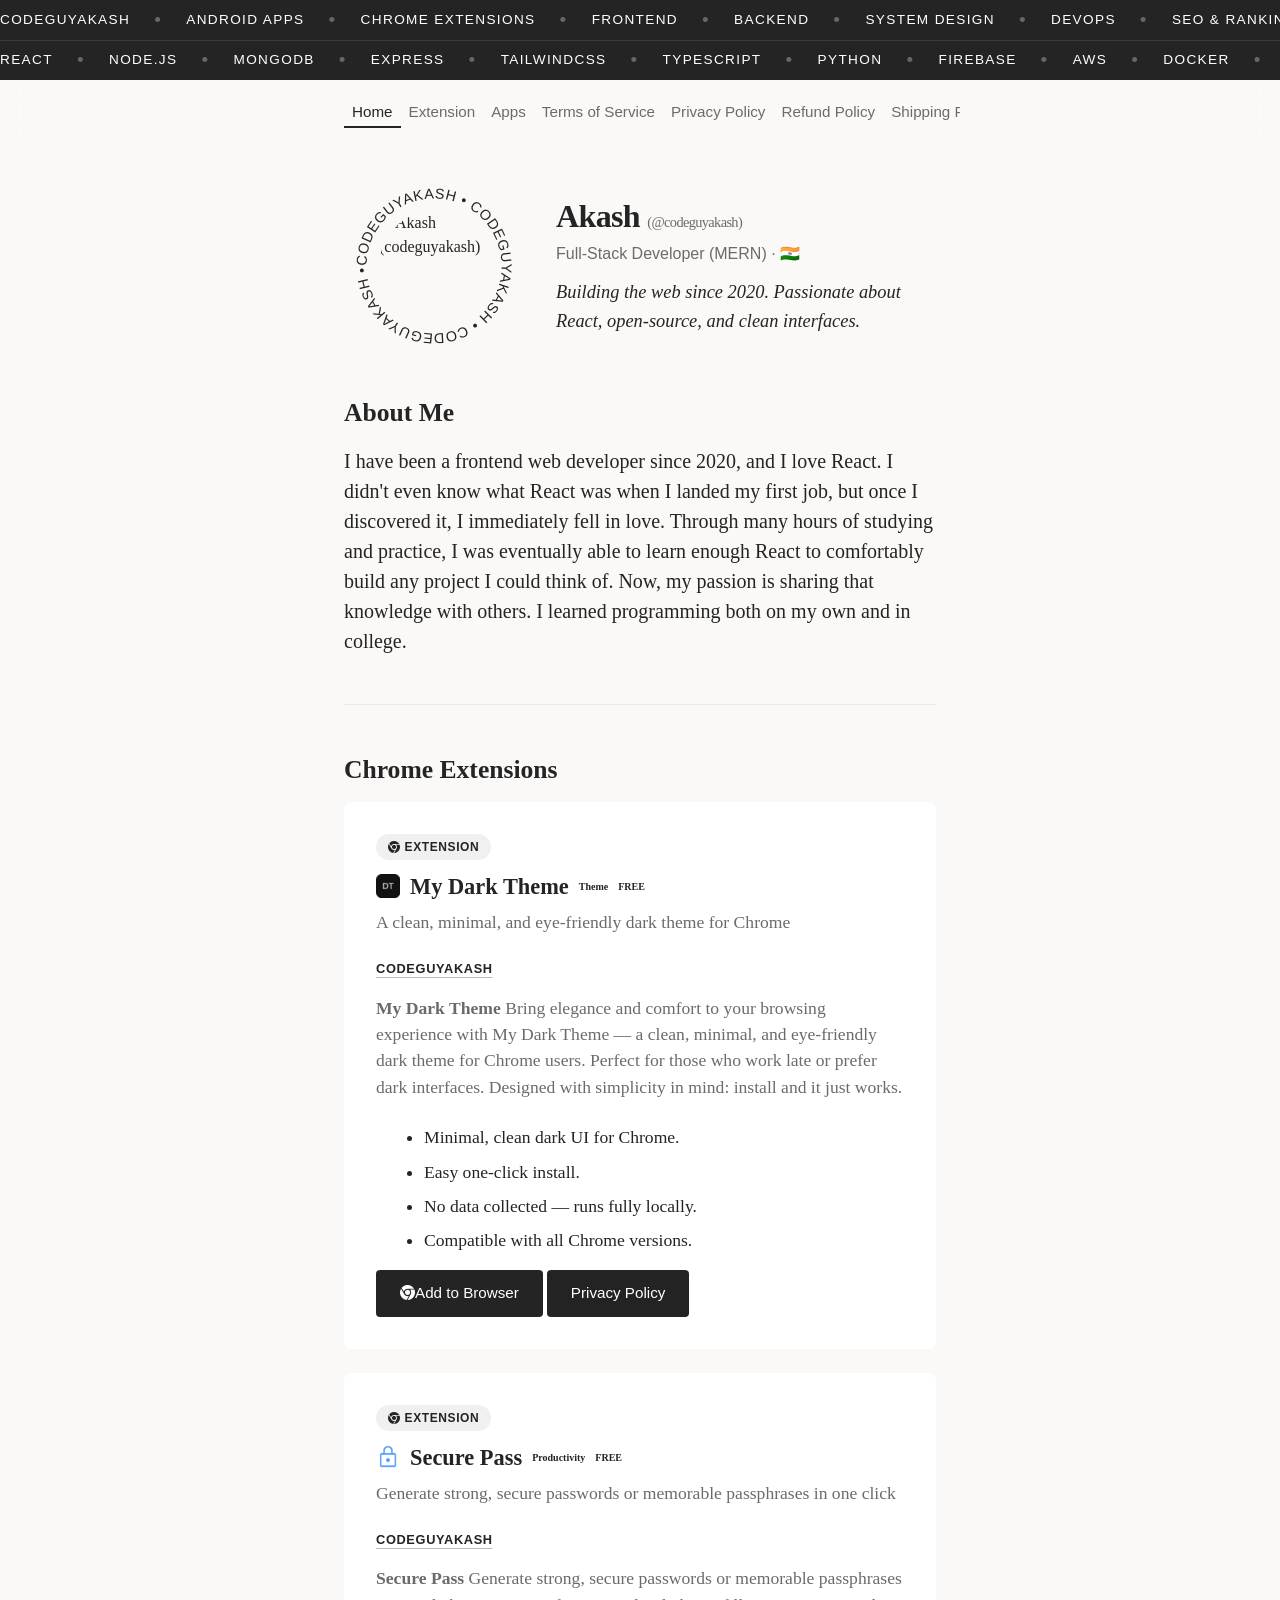
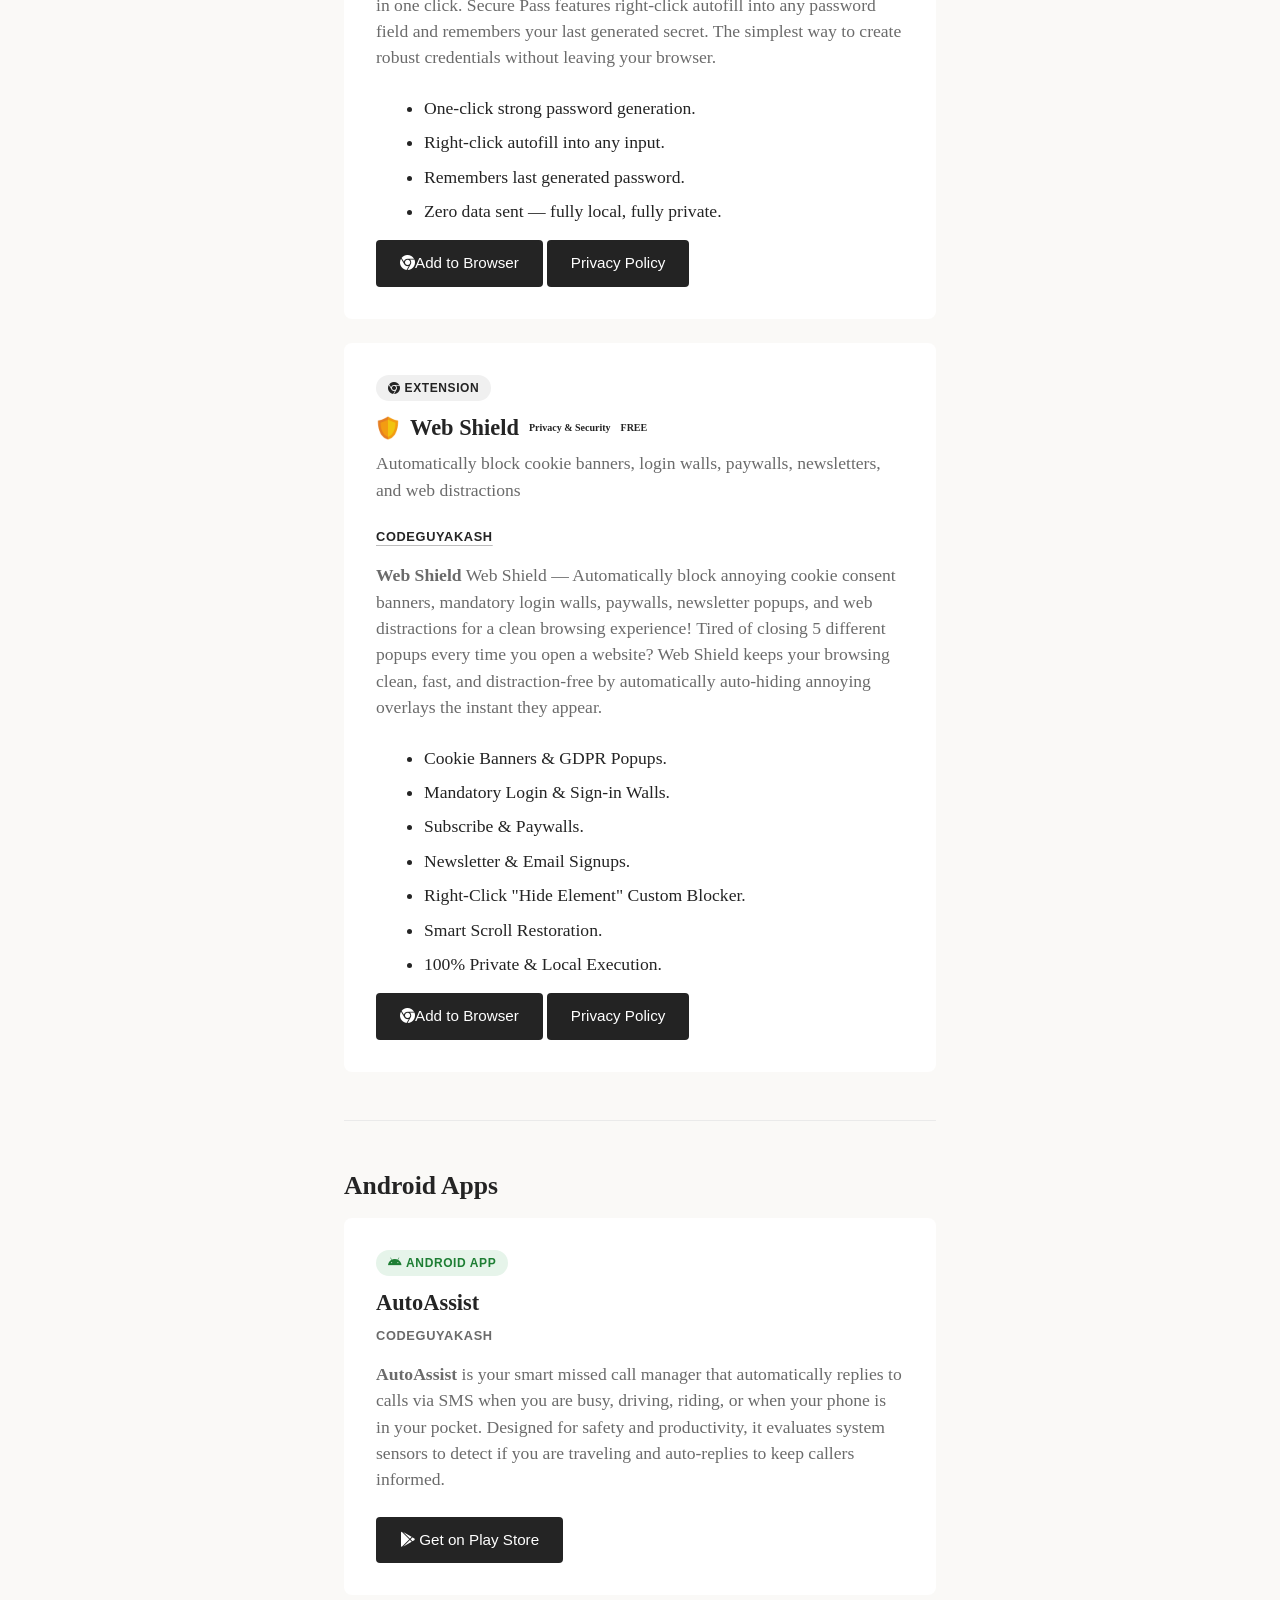
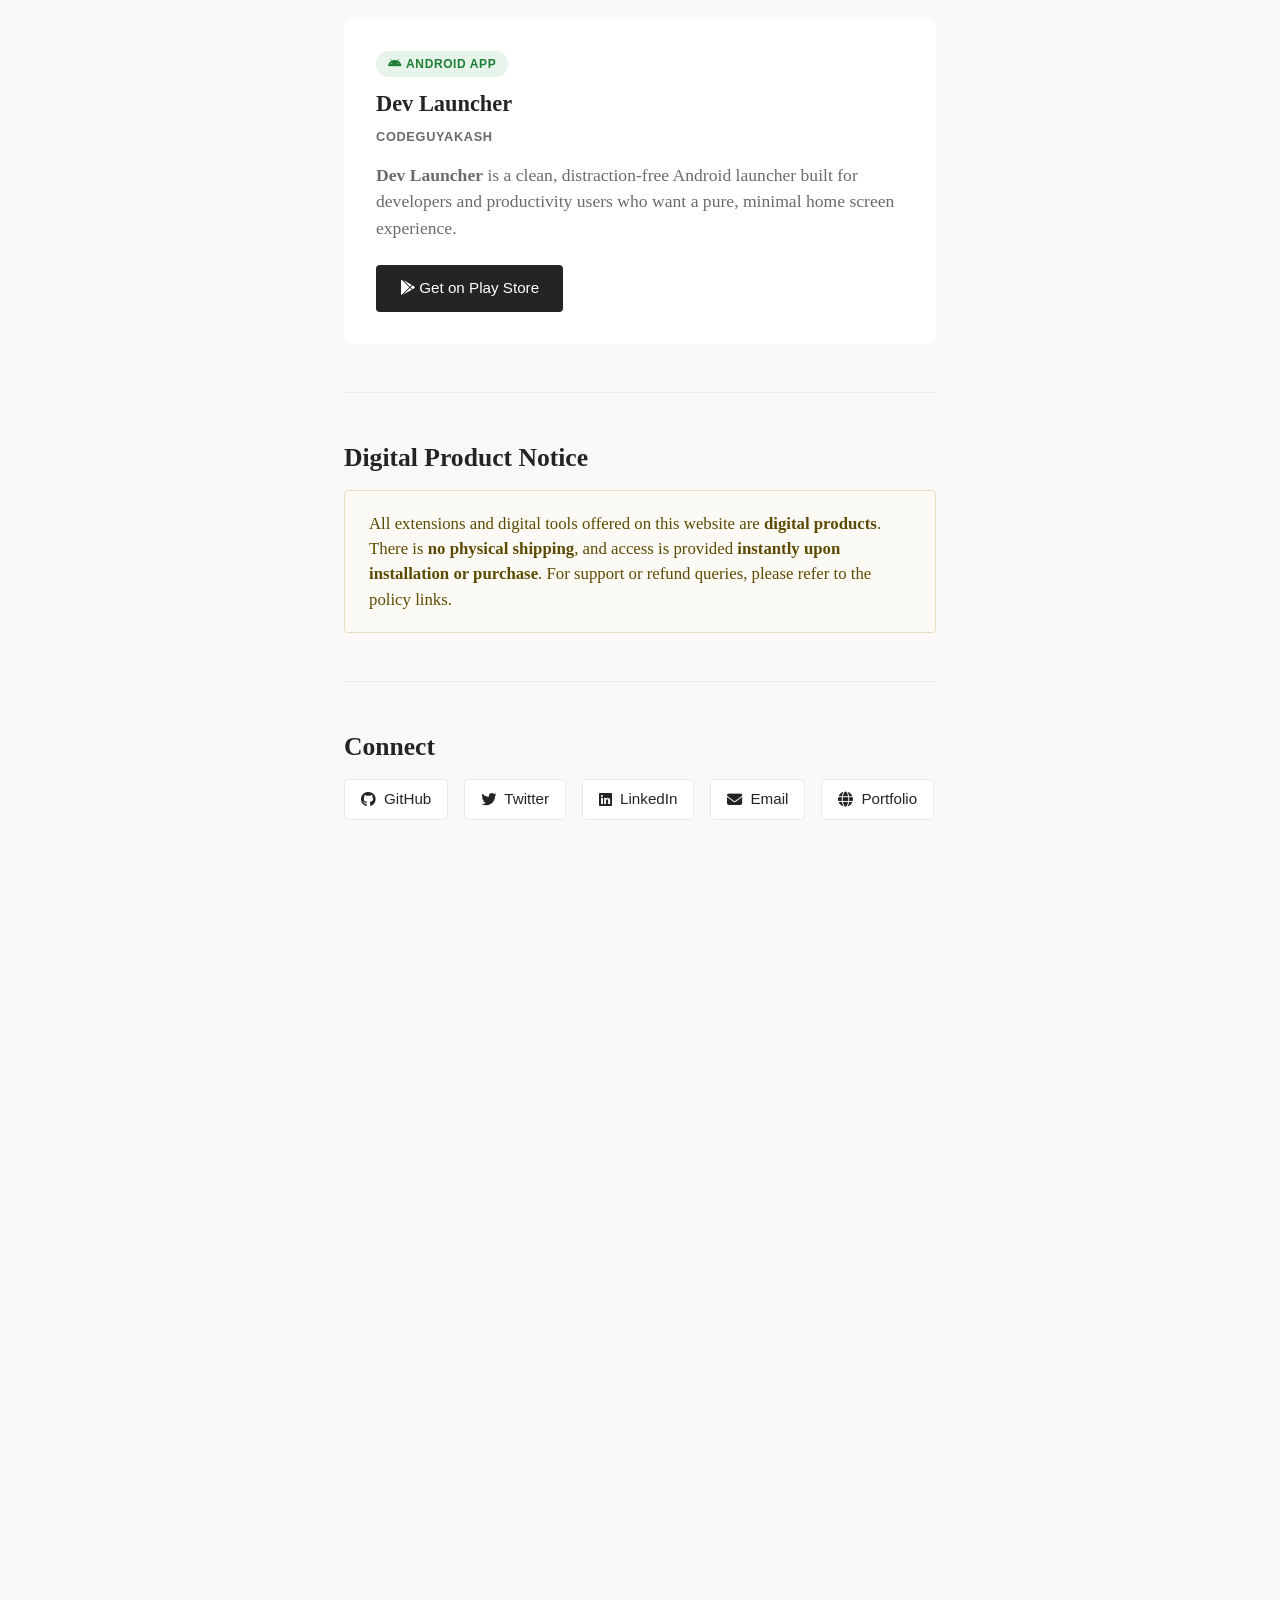
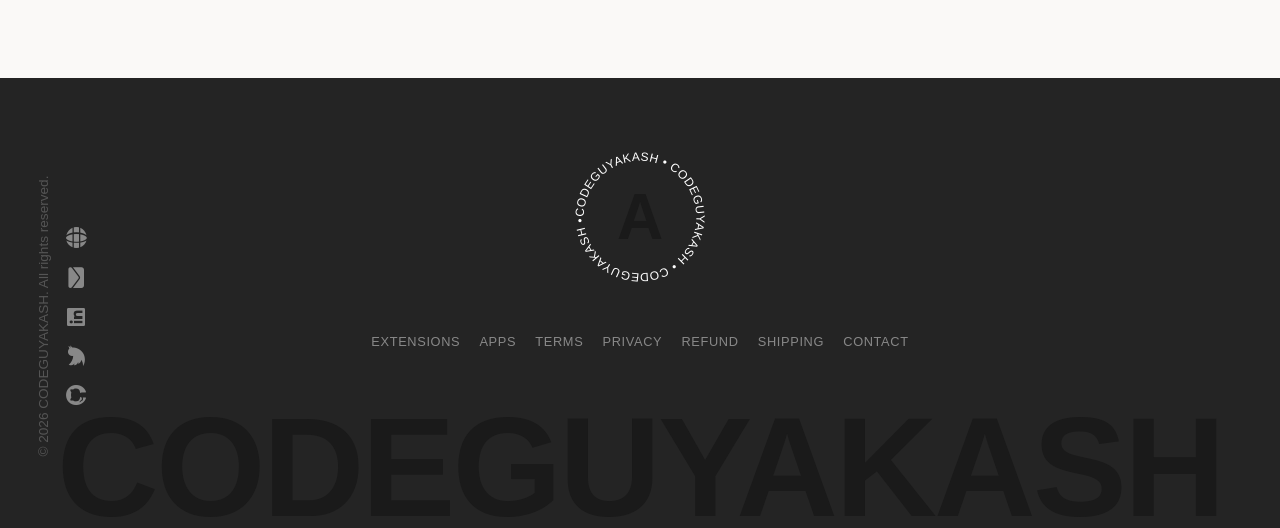
==== commit 541f26b9: "Added Extesniona and make code dynamics" ====
--- a/index.html
+++ b/index.html
@@ -71,7 +71,7 @@
     />
     <!-- Service Worker for offline routing and custom 404 handler -->
     <script src="/utils/sw-register.js" defer></script>
-    <script src="script.js"></script>
+    <script src="script.js" defer></script>
 
     <!-- Google Tag Manager -->
     <script>
@@ -319,74 +319,6 @@
         <!-- Chrome Extensions -->
         <section id="extensions">
           <h2>Chrome Extensions</h2>
-
-          <div class="product-card" id="product-dark-theme">
-            <div class="product-card-header">
-              <span class="product-badge"
-                ><i class="fa-brands fa-chrome"></i> Extension</span
-              >
-            </div>
-            <h3>
-              <a
-                href="https://chromewebstore.google.com/detail/my-dark-theme/chejinoklfdlokcdipnnccafebjekfdh"
-                target="_blank"
-                rel="noopener"
-                >My Dark Theme</a
-              >
-            </h3>
-            <div class="product-publisher">CODEGUYAKASH</div>
-            <p>
-              <strong>My Dark Theme</strong> — a clean, minimal, and
-              eye-friendly dark theme for Chrome users. Perfect for those who
-              work late or love aesthetic dark interfaces.
-            </p>
-            <a
-              href="https://chromewebstore.google.com/detail/my-dark-theme/chejinoklfdlokcdipnnccafebjekfdh"
-              class="btn"
-              target="_blank"
-              rel="noopener"
-              id="btn-dark-theme"
-              ><i class="fa-brands fa-chrome"></i> Add to Browser</a
-            >
-          </div>
-
-          <div class="product-card" id="product-secure-pass">
-            <div class="product-card-header">
-              <span class="product-badge"
-                ><i class="fa-brands fa-chrome"></i> Extension</span
-              >
-            </div>
-            <h3>
-              <a
-                href="https://chromewebstore.google.com/detail/secure-pass/ngfjlnlliapgjpcldjgblbmakhijgnhi"
-                target="_blank"
-                rel="noopener"
-                >Secure Pass</a
-              >
-            </h3>
-            <div class="product-publisher">CODEGUYAKASH</div>
-            <p>
-              <strong>Secure Pass</strong> — generate strong, secure passwords
-              or memorable passphrases in one click, featuring right-click
-              autofill and fully local, private generation.
-            </p>
-            <a
-              href="https://chromewebstore.google.com/detail/secure-pass/ngfjlnlliapgjpcldjgblbmakhijgnhi"
-              class="btn"
-              target="_blank"
-              rel="noopener"
-              id="btn-secure-pass"
-              ><i class="fa-brands fa-chrome"></i> Add to Browser</a
-            >
-          </div>
-
-          <!-- Since there are only 2 extensions, they are both shown. If 3 or more extensions exist in the future, uncomment this link:
-          <p style="margin-top: 1rem">
-            <a href="/extension.html" id="link-all-extensions"
-              >View all Chrome extensions &rarr;</a
-            >
-          </p>
-          -->
         </section>
 
         <hr />
--- a/styles/w3-style.css
+++ b/styles/w3-style.css
@@ -548,7 +548,7 @@
 .video-container {
   position: relative;
   width: 100vw;
-  height: 80vh;
+  height: 90vh;
   max-width: 100vw;
   margin-left: calc(50% - 50vw);
   margin-right: calc(50% - 50vw);
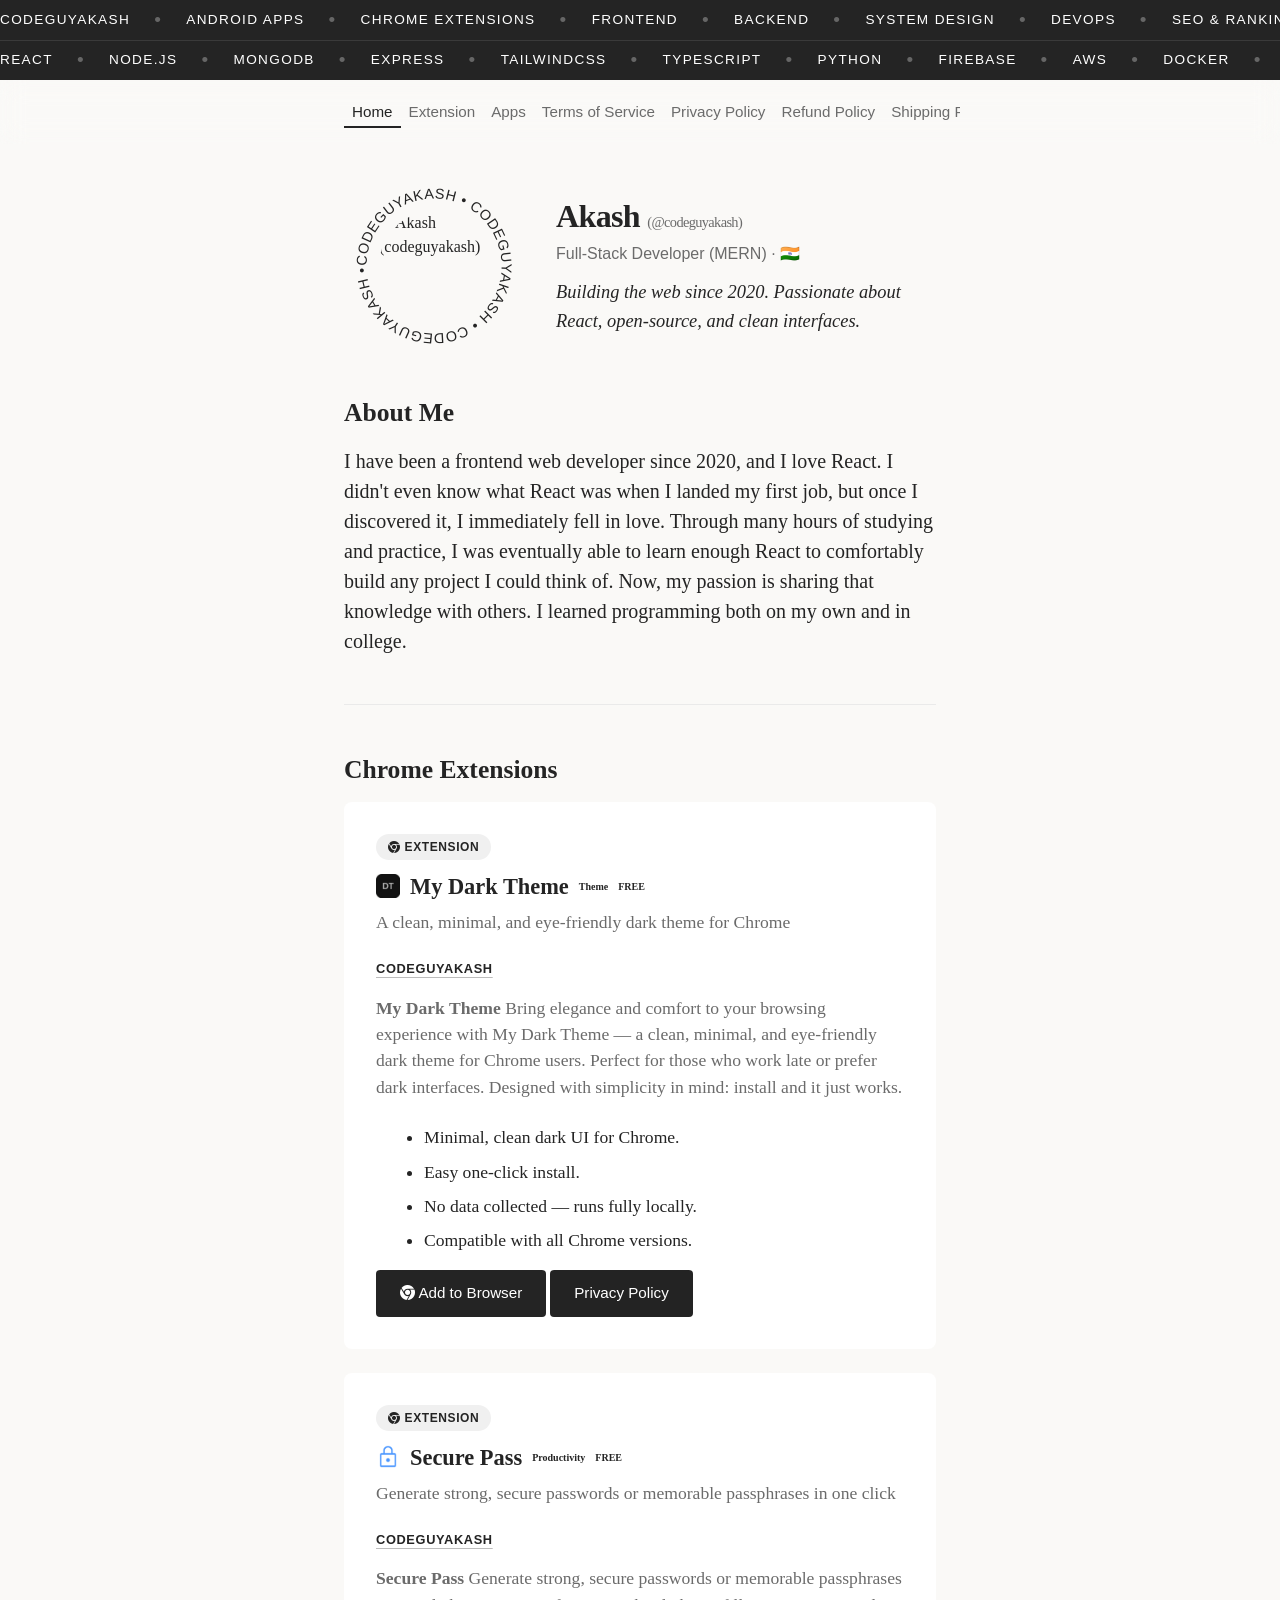
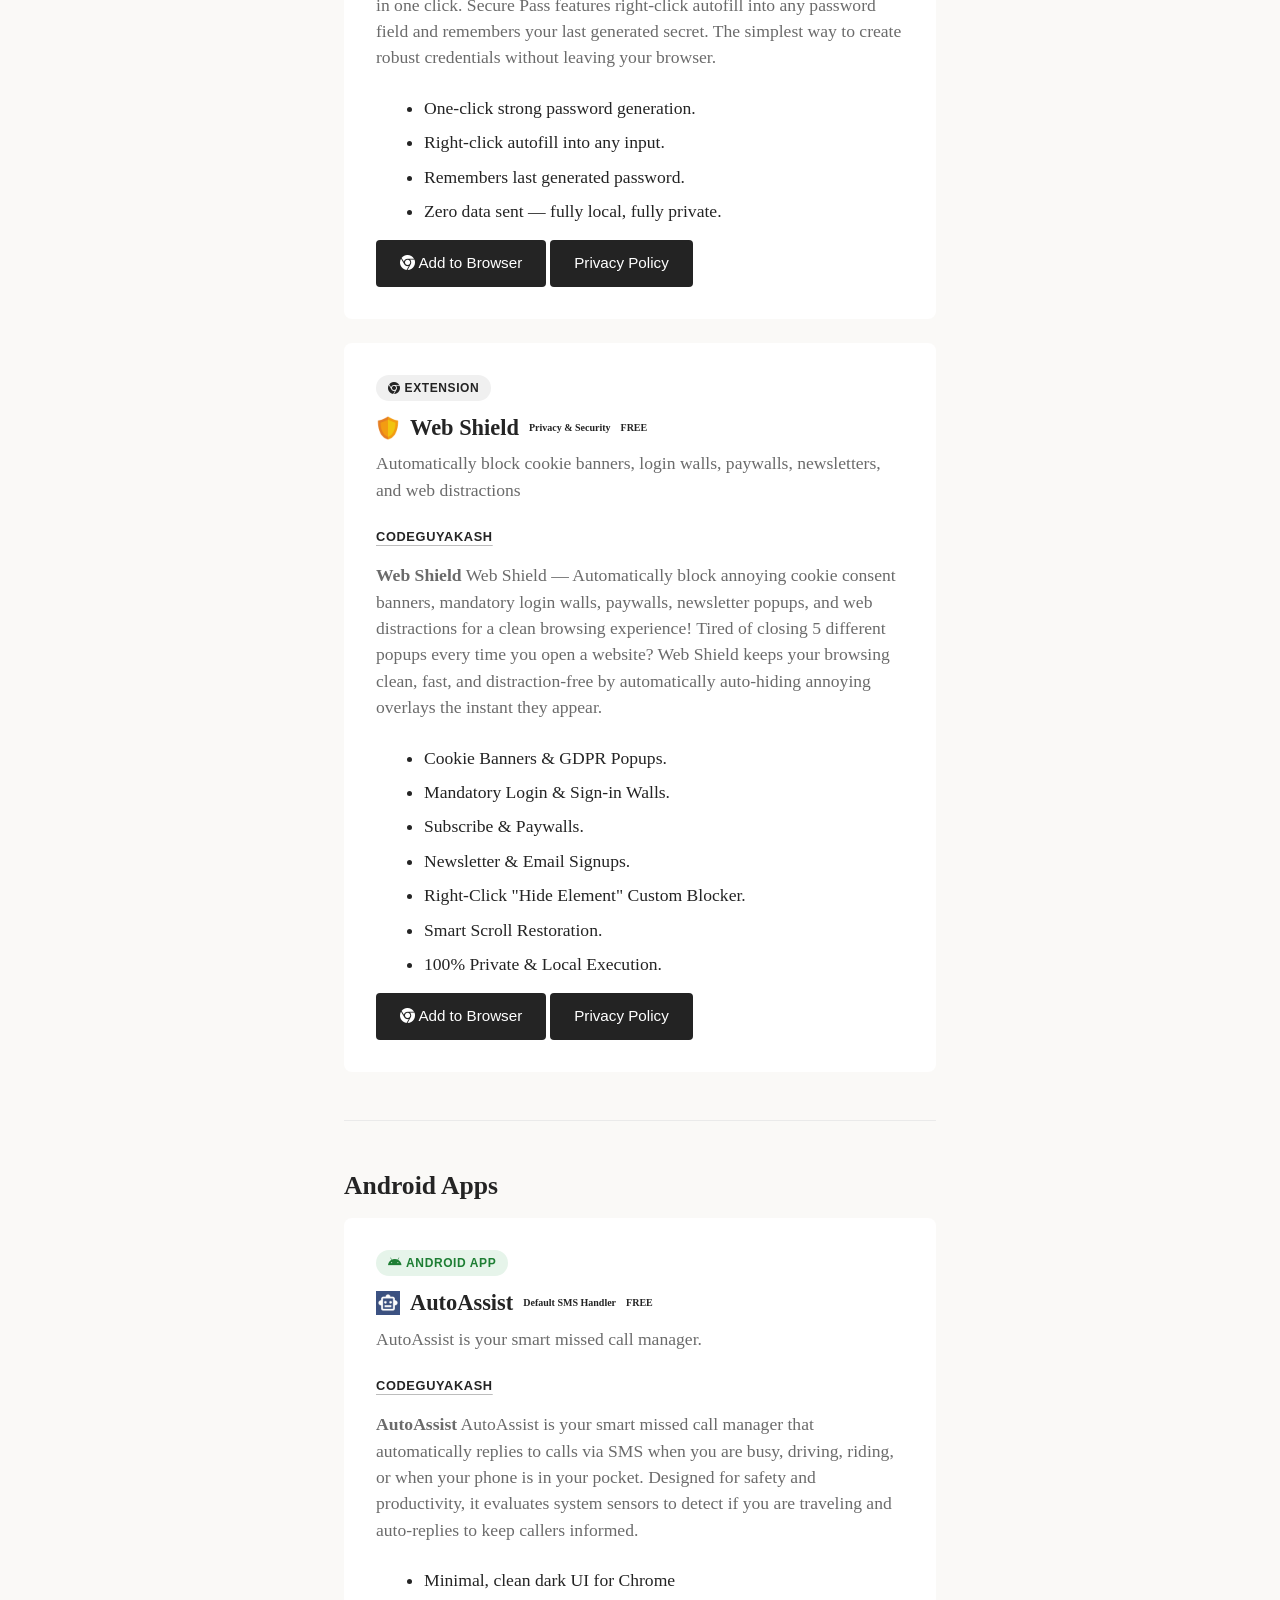
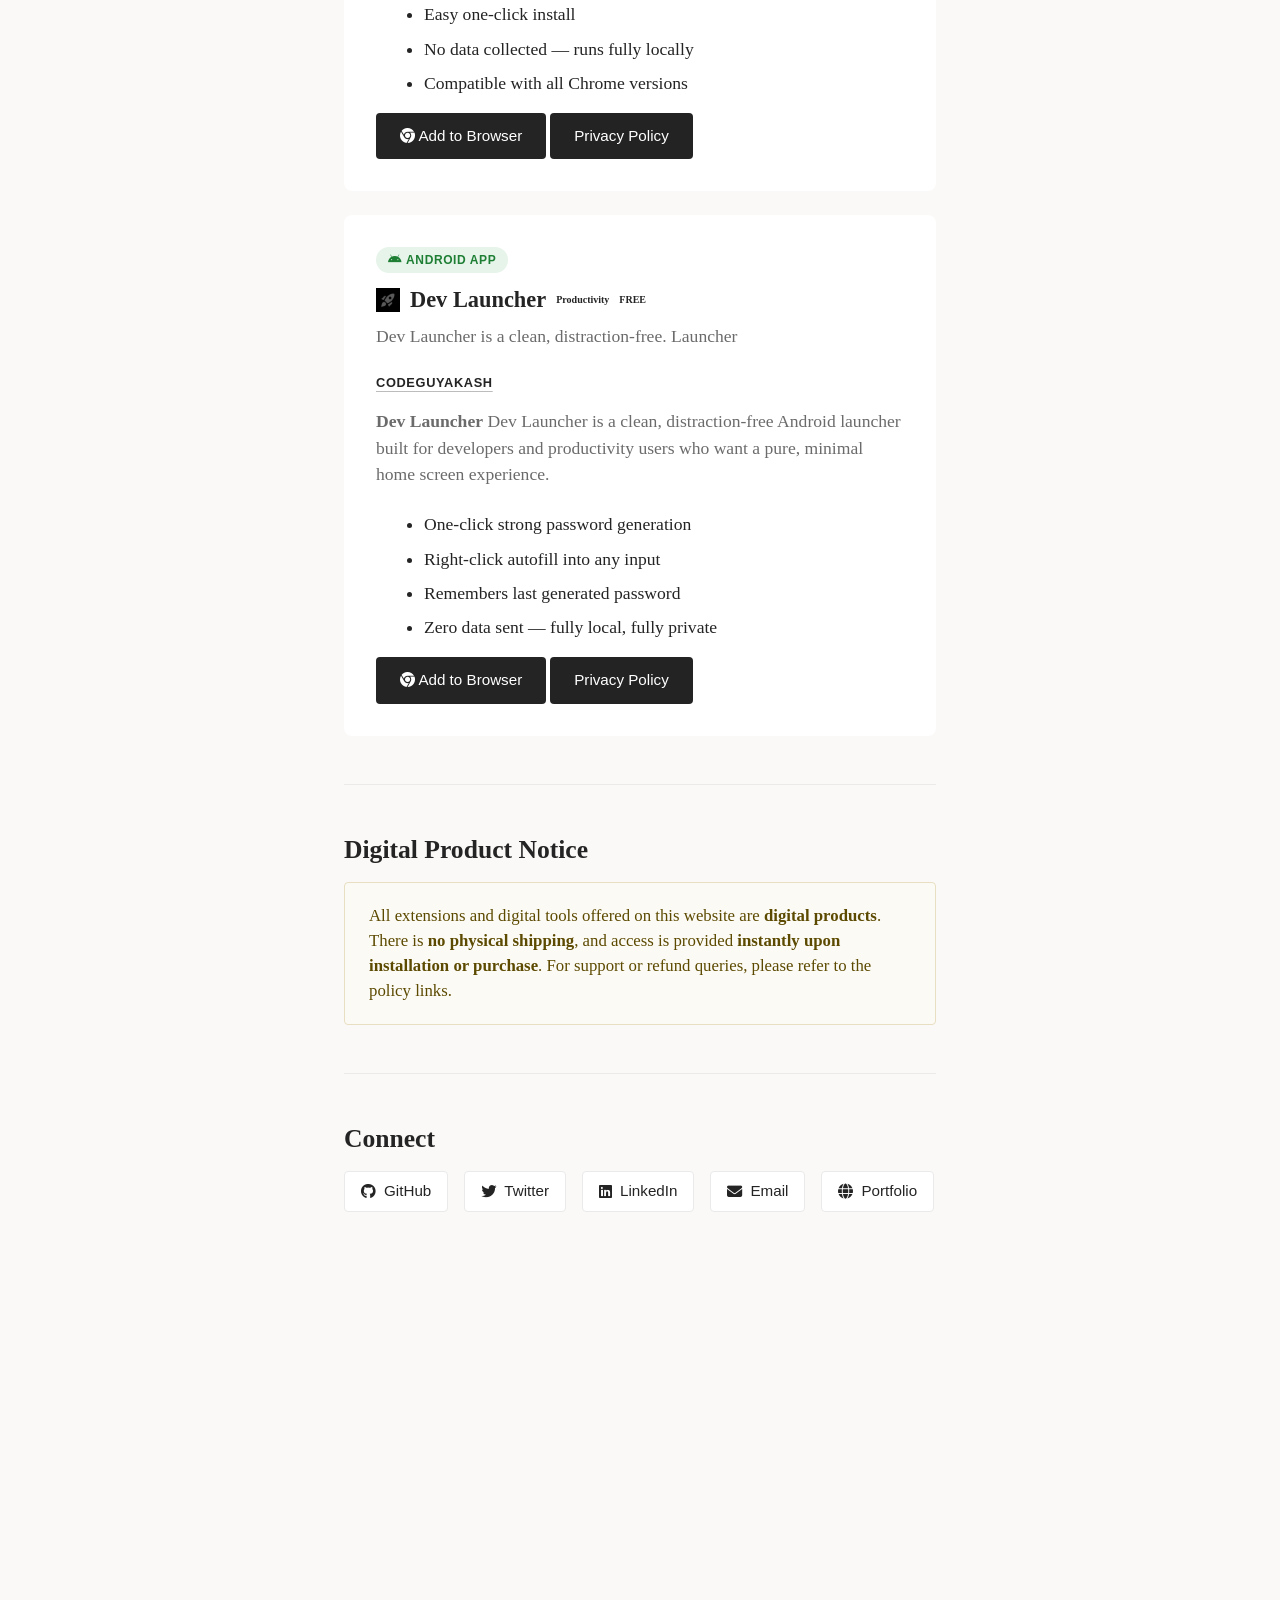
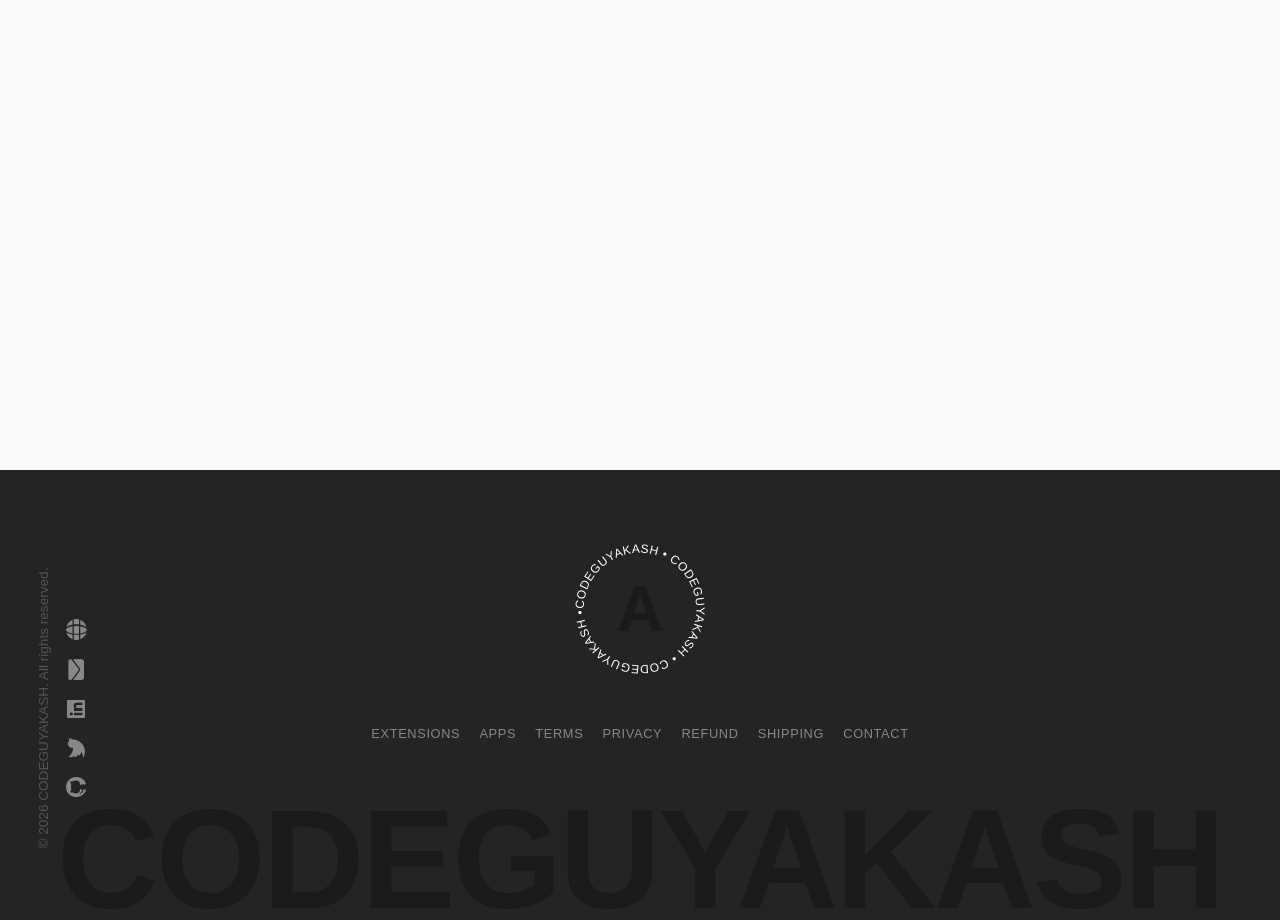
==== commit 9bbb903b: "Added Extesniona and make code dynamics" ====
--- a/index.html
+++ b/index.html
@@ -323,77 +323,8 @@
 
         <hr />
 
-        <!-- Android Apps -->
         <section id="apps">
           <h2>Android Apps</h2>
-
-          <div class="product-card" id="product-assist">
-            <div class="product-card-header">
-              <span class="product-badge product-badge-android"
-                ><i class="fa-brands fa-android"></i> Android App</span
-              >
-            </div>
-            <h3>
-              <a
-                href="https://play.google.com/store/apps/details?id=app.codeguyakash.assist"
-                target="_blank"
-                rel="noopener"
-                >AutoAssist</a
-              >
-            </h3>
-            <div class="product-publisher">CODEGUYAKASH</div>
-            <p>
-              <strong>AutoAssist</strong> is your smart missed call manager that
-              automatically replies to calls via SMS when you are busy, driving,
-              riding, or when your phone is in your pocket. Designed for safety
-              and productivity, it evaluates system sensors to detect if you are
-              traveling and auto-replies to keep callers informed.
-            </p>
-            <a
-              href="https://play.google.com/store/apps/details?id=app.codeguyakash.assist"
-              class="btn"
-              target="_blank"
-              rel="noopener"
-              id="btn-assist-home"
-              ><i class="fa-brands fa-google-play"></i> Get on Play Store</a
-            >
-          </div>
-
-          <div class="product-card" id="product-launcher">
-            <div class="product-card-header">
-              <span class="product-badge product-badge-android"
-                ><i class="fa-brands fa-android"></i> Android App</span
-              >
-            </div>
-            <h3>
-              <a
-                href="https://play.google.com/store/apps/details?id=app.codeguyakash.launcher"
-                target="_blank"
-                rel="noopener"
-                >Dev Launcher</a
-              >
-            </h3>
-            <div class="product-publisher">CODEGUYAKASH</div>
-            <p>
-              <strong>Dev Launcher</strong> is a clean, distraction-free Android
-              launcher built for developers and productivity users who want a
-              pure, minimal home screen experience.
-            </p>
-            <a
-              href="https://play.google.com/store/apps/details?id=app.codeguyakash.launcher"
-              class="btn"
-              target="_blank"
-              rel="noopener"
-              id="btn-launcher-home"
-              ><i class="fa-brands fa-google-play"></i> Get on Play Store</a
-            >
-          </div>
-
-          <!-- Since there are only 2 apps, they are both shown. If 3 or more apps exist in the future, uncomment this link:
-          <p style="margin-top:1rem;">
-            <a href="/app.html" id="link-all-apps">View all Android apps &rarr;</a>
-          </p>
-          -->
         </section>
 
         <hr />
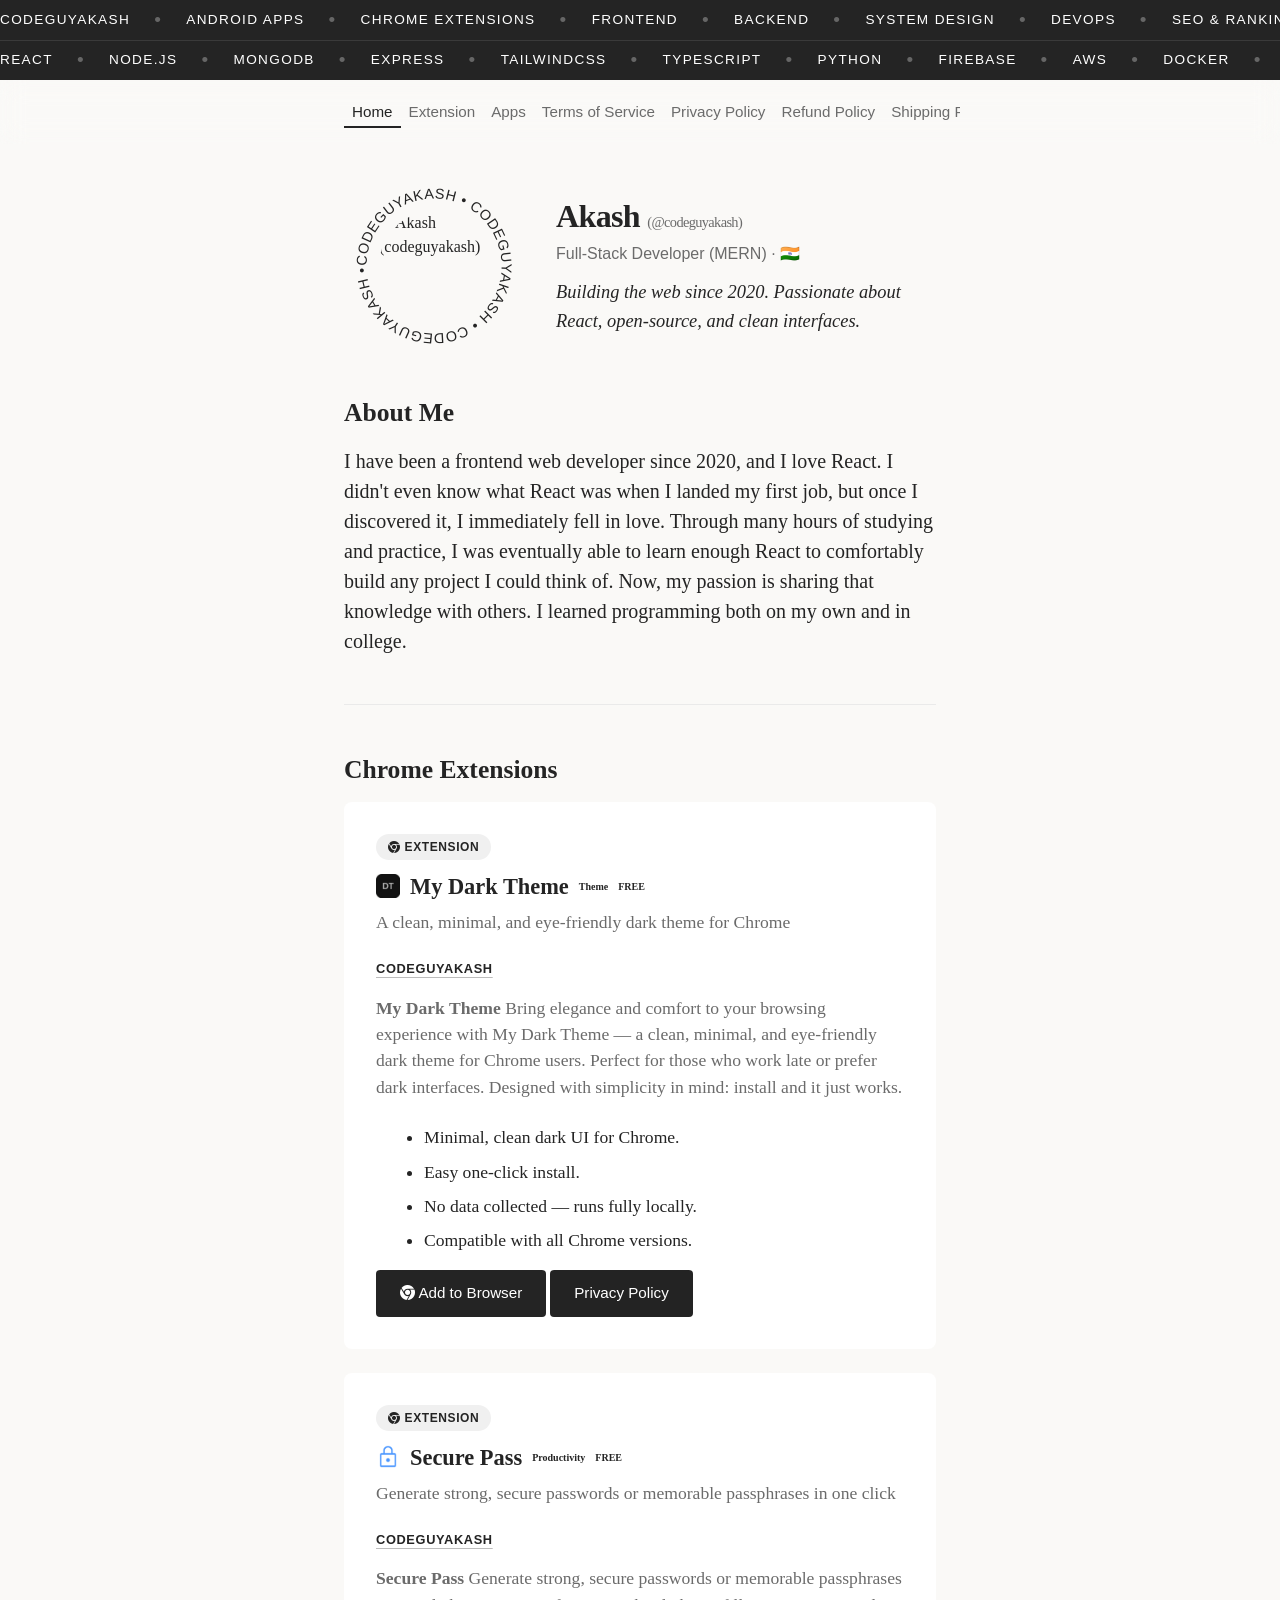
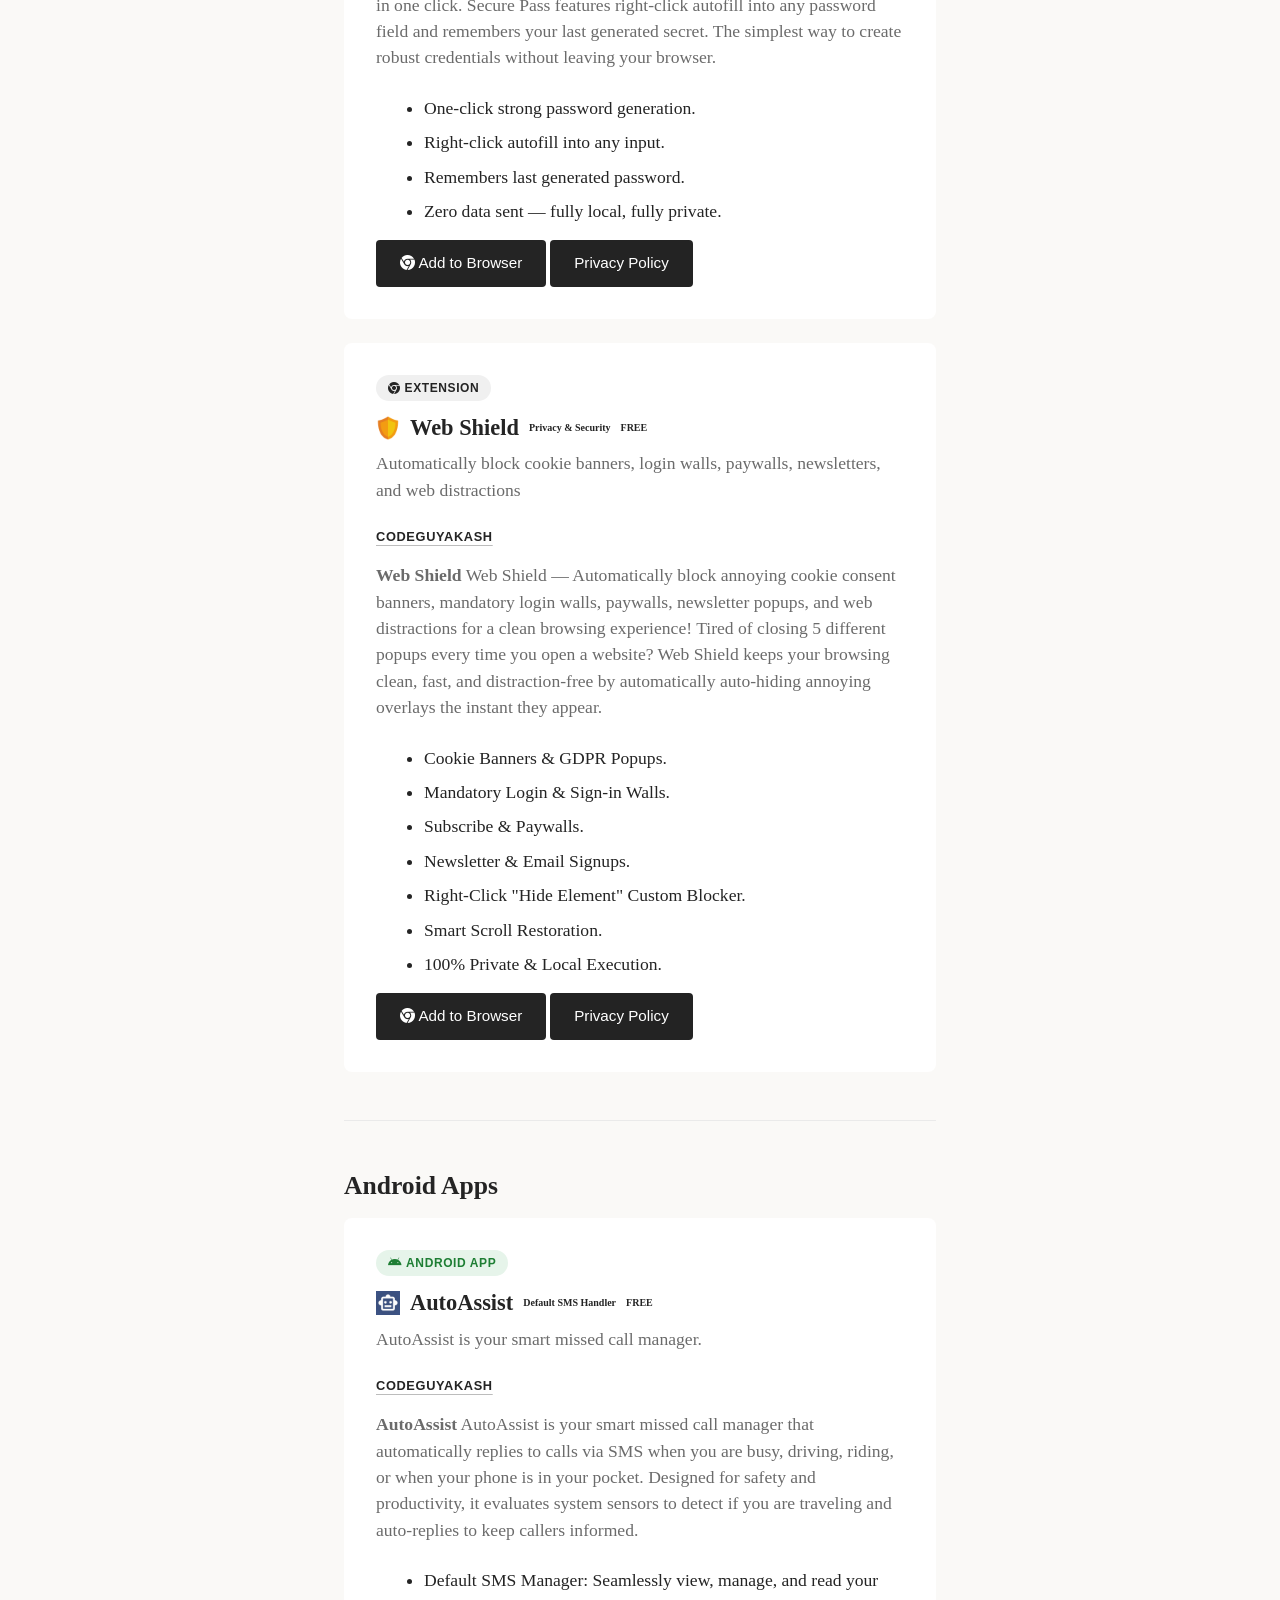
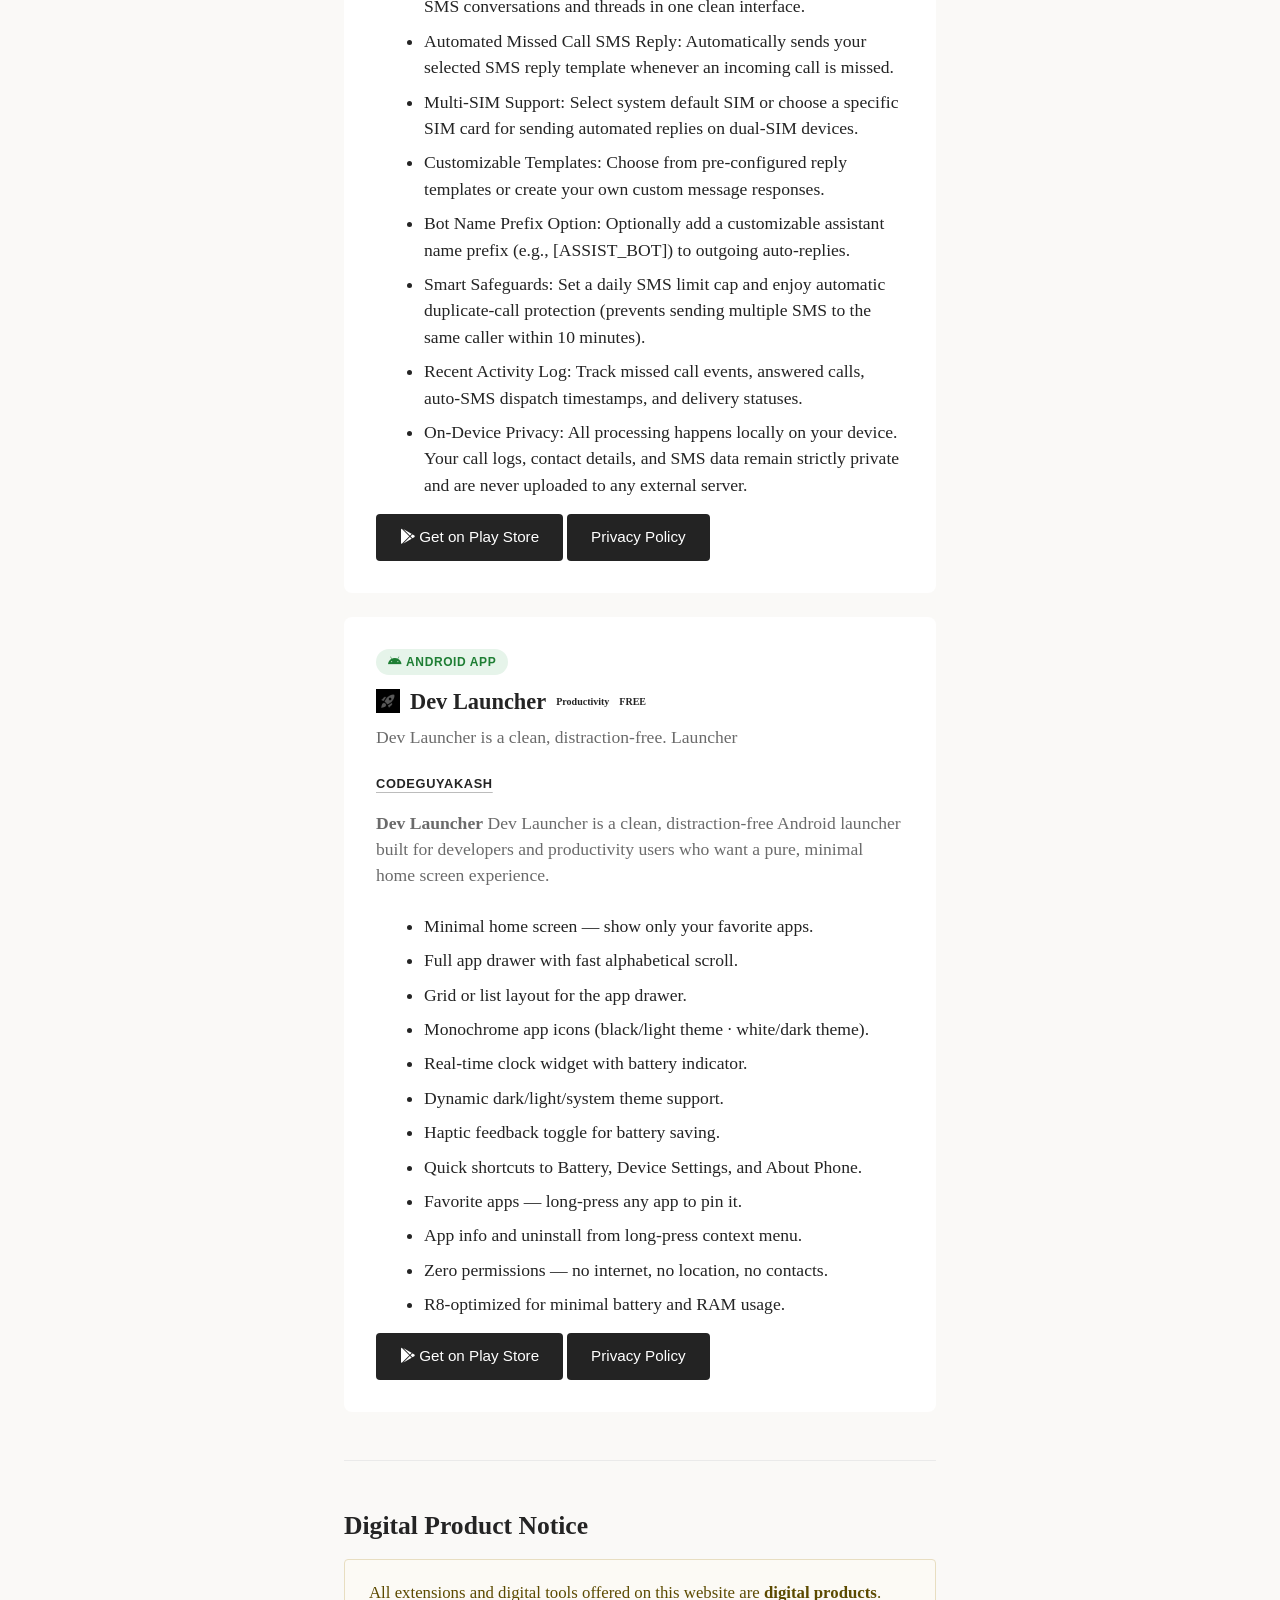
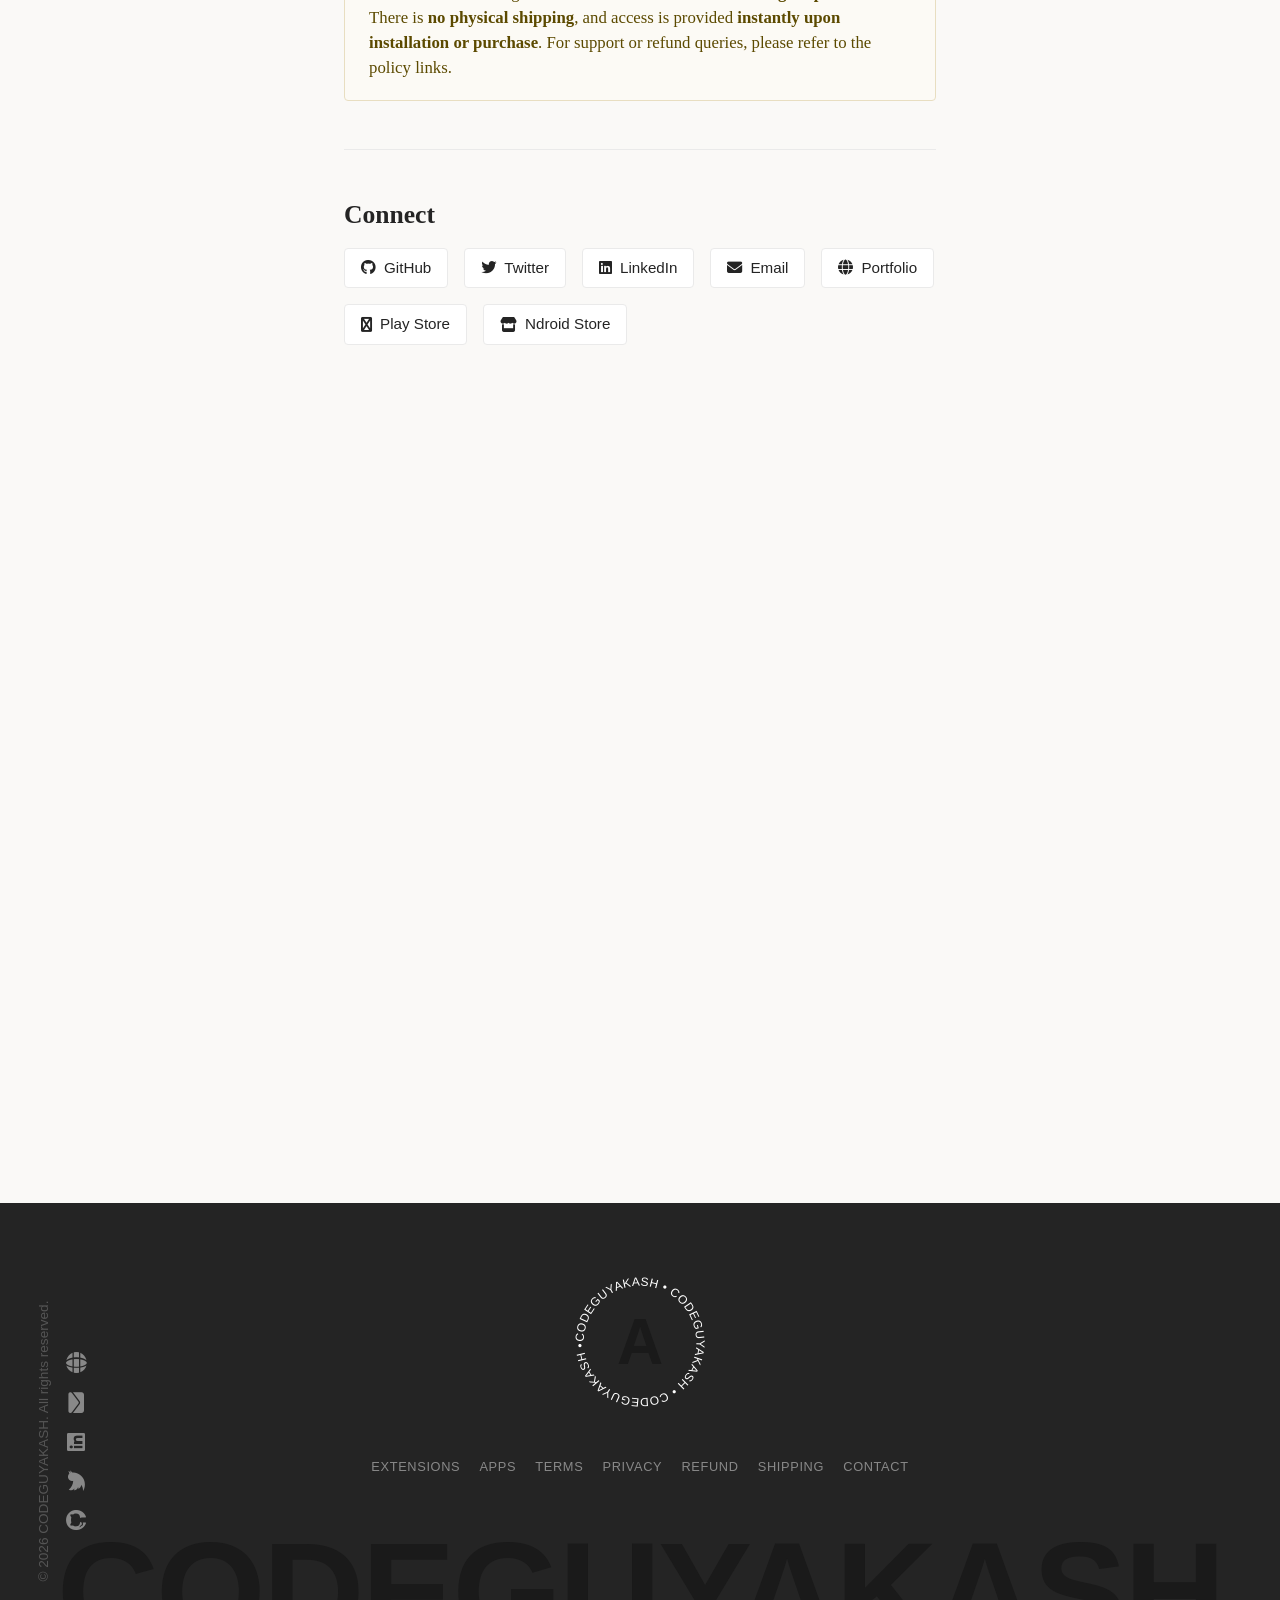
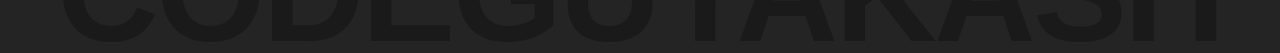
==== commit a3d95cf2: "feat: add Play Store and Ndroid Store links to index page navigation" ====
--- a/index.html
+++ b/index.html
@@ -382,6 +382,22 @@
             >
               <i class="fa-solid fa-globe"></i> Portfolio
             </a>
+            <a
+              href="https://play.google.com/store/apps/developer?id=codeguyakash"
+              target="_blank"
+              rel="noopener"
+              id="link-portfolio"
+            >
+              <i class="fa-solid fa-google-play"></i> Play Store
+            </a>
+            <a
+              href="https://ndroid.store"
+              target="_blank"
+              rel="noopener"
+              id="link-ndroidstore"
+            >
+              <i class="fa-solid fa-store"></i> Ndroid Store
+            </a>
           </div>
         </section>
       </main>
